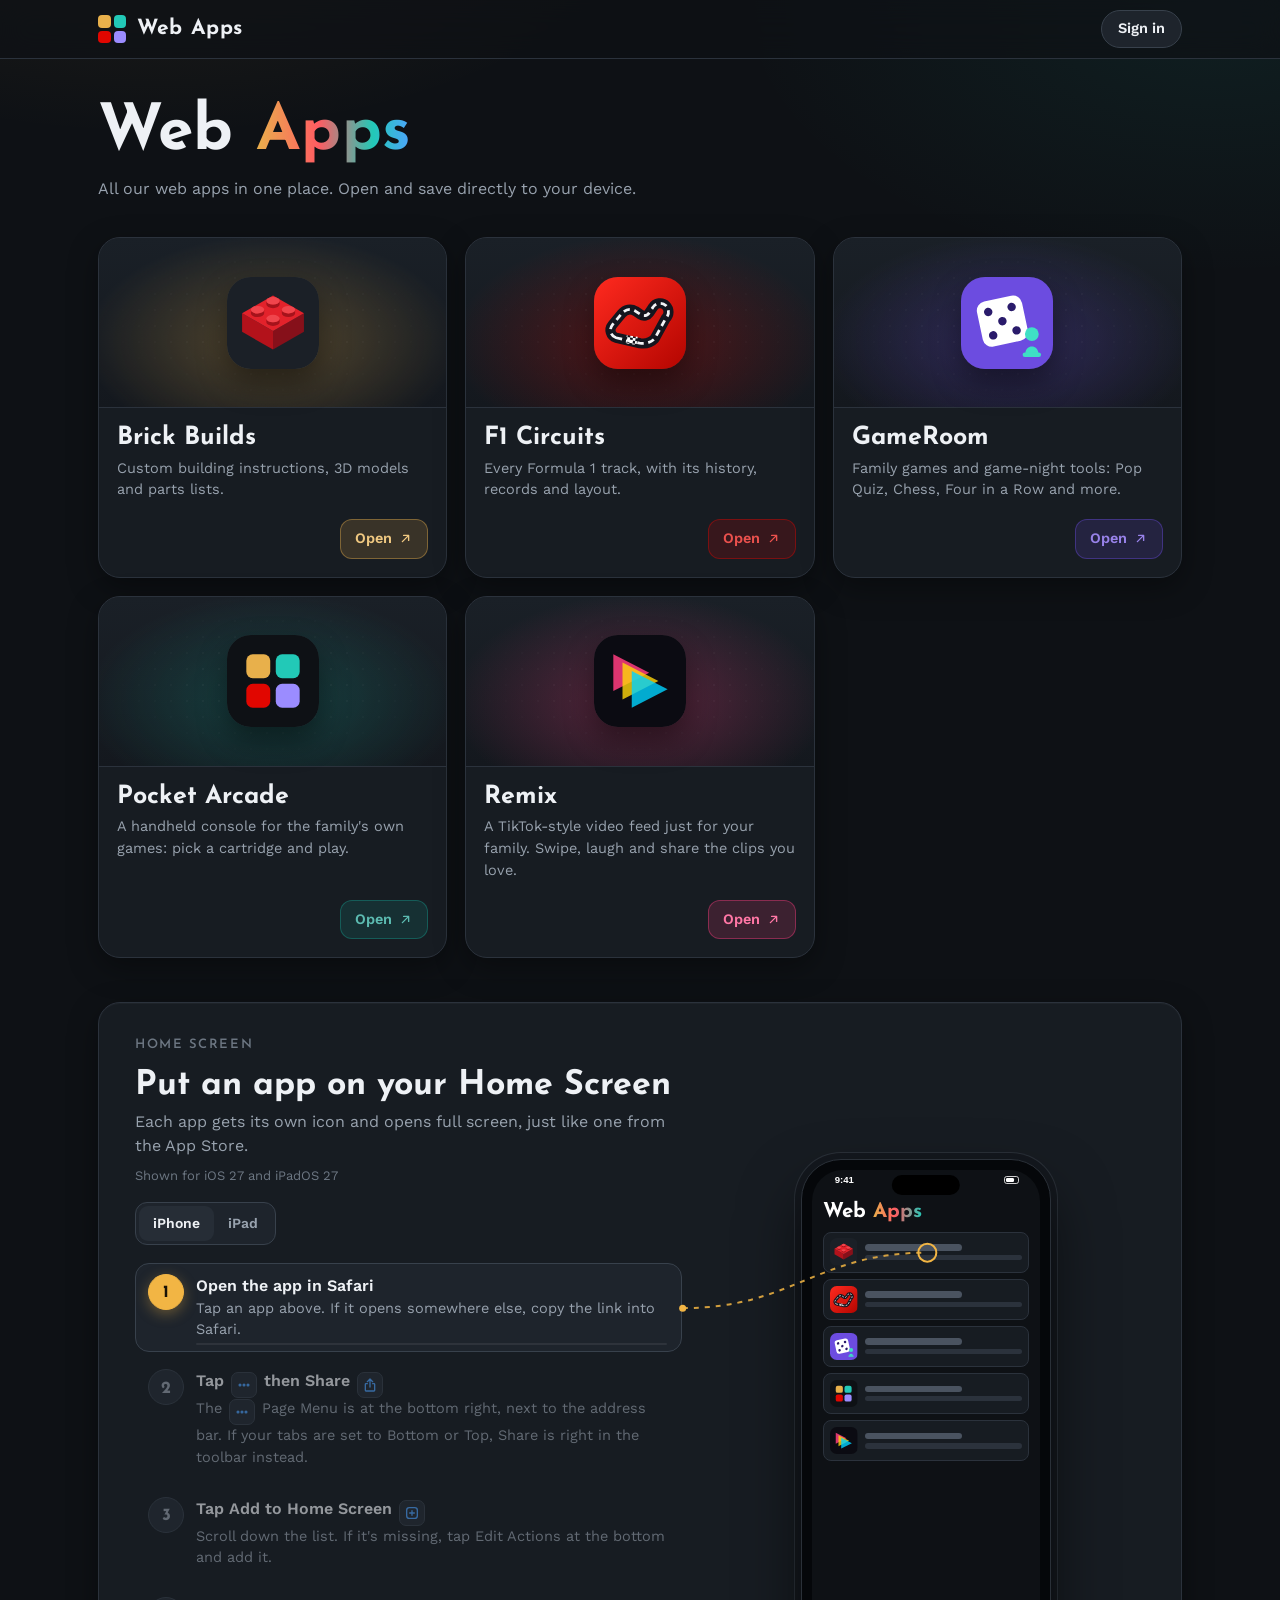
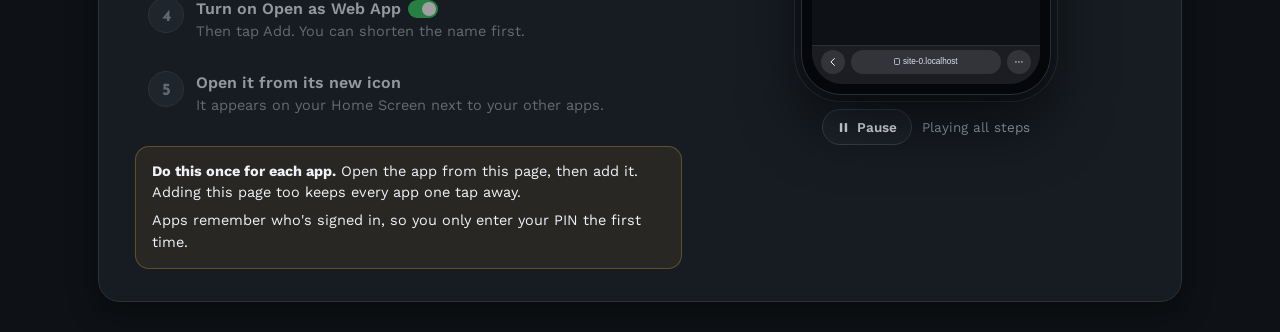
==== index.html @ 00193da6 "Web Apps home: add Pocket Arcade" ====
<!DOCTYPE html>
<html lang="en">
<head>
<meta charset="utf-8">
<meta name="viewport" content="width=device-width, initial-scale=1, viewport-fit=cover">
<title>Web Apps</title>
<meta name="theme-color" content="#0E1115">
<meta name="apple-mobile-web-app-capable" content="yes">
<meta name="mobile-web-app-capable" content="yes">
<meta name="apple-mobile-web-app-title" content="Web Apps">
<meta name="apple-mobile-web-app-status-bar-style" content="black-translucent">
<link rel="apple-touch-icon" href="[data-uri]">
<link rel="icon" href="[data-uri]">
<link rel="preconnect" href="https://fonts.googleapis.com">
<link rel="preconnect" href="https://fonts.gstatic.com" crossorigin>
<link href="https://fonts.googleapis.com/css2?family=Josefin+Sans:wght@600;700&family=Work+Sans:wght@400;500;600&display=swap" rel="stylesheet">
<script>
/* ===== Your apps =====
   One line per app. Paste each app's GitHub Pages link into url.
   To add another app later, copy a line and change the details. */
window.APPS=[
  {id:'brick', slug:'brick-builds', name:'Brick Builds', desc:'Custom building instructions, 3D models and parts lists.', url:'./brick-builds/', color:'#E8B04B',
   tagline:'Build it brick by brick.',
   about:'Step-by-step instructions, 3D models you can spin and parts lists for our own custom builds, from New York skyscrapers to a Magic Kingdom map. Your progress and Shopping List follow you to every device.',
   shots:[['screens/brick-1.jpg','Your collection, with your progress on every build.'],['screens/brick-2.jpg','Spin and zoom the finished model in 3D.'],['screens/brick-3.jpg','Each step outlines the new pieces in red.']],
   how:[['Pick a build','Choose from the collection. Each tile shows how far along you are.'],['Gather the parts','Check off what you have. Anything missing goes on your Shopping List.'],['Follow the steps','New bricks are outlined in red, and the parts for each step are listed beside the model.'],['Finish it','Tap Complete on the last step for a little celebration.']]},
  {id:'games', slug:'gameroom',     name:'GameRoom', soon:false,     desc:'Family games and game-night tools: Pop Quiz, Chess, Four in a Row and more.', url:'./gameroom/', color:'#6C4CE0',
   tagline:'Every game night, in one place.',
   about:'Games to play together, online from your own phones or passed around one phone, plus tools for the games on your table. Pop Quiz trivia, a Daily Quiz, Chess, Four in a Row, Eights, Prism, Five Letters and Deal, all under one account.',
   shots:[['screens/games-1.jpg','Your turns, today\'s quiz and recent games at a glance.'],['screens/games-2.jpg','Pick a game to play online, on one phone, or solo.'],['screens/games-3.jpg','Chess and other games pick up right where you left off.']],
   how:[['Pick a game','Open Play and choose Online, Local or Solo. Every game shows how many can play.'],['Play the daily','The yellow card on Home has today\'s quiz. Same questions for everyone, one go each.'],['Take your turn','Games with family wait for you. Your turn shows up on Home with a yellow button.'],['Grab a tool','Timers and score keepers for board games live under Tools. Recent ones show on Home.']]},
  {id:'remix', slug:'remix',        name:'Remix', soon:false,        desc:'A TikTok-style video feed just for your family. Swipe, laugh and share the clips you love.', url:'./remix/', color:'#FF3D7F', request:true,
   tagline:'Your family\'s own TikTok feed.',
   about:'All the fun of scrolling TikTok, shared with your family and friends. Paste a link to send a video to the whole family or just one kid, add a note, and it lands in their feed. Kids swipe, follow their favorite creators, save favorites and send videos to each other, and you can connect with friends\' families to share between households.',
   shots:[['screens/remix-1.jpg','A full-screen feed of the TikToks your family shares.'],['screens/remix-2.jpg','See every video you\'ve shared, and who\'s watched it.'],['screens/remix-3.jpg','Connect with friends\' families to swap videos.']],
   how:[['Request to join','Ask to join from your account. An admin approves new families.'],['Set up your family','Name your family and give each kid their own username.'],['Share a TikTok','Paste any TikTok link, pick who gets it and add a note.'],['Swipe and send','Kids scroll their feed, follow creators, save favorites and send videos back and forth.']]},
  {id:'arcade', slug:'arcade', name:'Pocket Arcade', desc:'A handheld console for the family\'s own games: pick a cartridge and play.', url:'./arcade/', color:'#169E8F',
   tagline:'Your games, in your pocket.',
   about:'Pocket Arcade looks and feels like a handheld game console. Pick a game cartridge from the shelf and play it with the on-screen D-pad and buttons, or switch to full screen and use the game\'s own touch controls. Choose your controller colour, from bright shells to see-through ones with the circuit board showing, and your settings follow you to every device.',
   shots:[['screens/arcade-1.jpg','Pick a game from your cartridge shelf.'],['screens/arcade-2.jpg','Play with the D-pad and buttons, like a real handheld.'],['screens/arcade-3.jpg','The Arcade menu: display, controller colour and your account.']],
   how:[['Sign in','Use your Web Apps account. The same username and password work everywhere.'],['Pick a cartridge','Move along the shelf with the D-pad and press A to play.'],['Play your way','Handheld mode shows the controller; full screen uses the game\'s own touch controls.'],['Make it yours','Open the Arcade menu with Start to change the controller colour, then quit back to the shelf.']]},
  {id:'f1',    name:'F1 Circuits',  desc:'Every Formula 1 track, with its history, records and layout.', url:'./f1-circuits/', color:'#E10600',
   tagline:'Every track, corner by corner.',
   about:'A guide to the Formula 1 calendar: each circuit\'s layout with every corner, its history, how the lap races and some trivia. No account needed.',
   shots:[['screens/f1-1.jpg','Lap length, corners and race distance at a glance.'],['screens/f1-2.jpg','Every corner, numbered and named.'],['screens/f1-3.jpg','What each lap asks of the car.']],
   how:[['Pick a circuit','Choose any track on the calendar.'],['Explore it','Switch between History, Layout, Racing and Trivia.'],['Read the lap','Follow the corners on the map and see what makes the track hard.']]}
];
APPS.sort((a,b)=>a.name.localeCompare(b.name));
/* slug: the app's name in the shared account system. Apps without one (F1 Circuits) don't need an account. */
</script>
<style>
:root{
  --bg:#0E1115; --s1:#171C22; --s2:#1E242C; --s3:#262D36; --line:#2B323C; --line2:#38414C;
  --ink:#EEF1F5; --muted:#98A2AE; --dim:#6D7783; --acc:#F2B544; --acc-ink:#1A1206;
  --display:"Josefin Sans","Futura","Century Gothic","Trebuchet MS",sans-serif;
  --body:"Work Sans","Segoe UI","Helvetica Neue",Arial,sans-serif;
  --r:18px; --shadow:0 1px 0 rgba(255,255,255,.03) inset,0 10px 30px rgba(0,0,0,.35);
  color-scheme:dark; box-sizing:border-box;
  padding-top:env(safe-area-inset-top,0px); padding-bottom:env(safe-area-inset-bottom,0px);
}
*,*::before,*::after{box-sizing:inherit}
html{background:var(--bg);-webkit-text-size-adjust:100%}
body{margin:0;min-height:100vh;color:var(--ink);font-family:var(--body);font-size:16px;line-height:1.5;
  background:radial-gradient(900px 480px at 12% -8%,rgba(232,176,75,.10),transparent 60%),radial-gradient(800px 460px at 95% 0%,rgba(34,201,183,.08),transparent 60%),var(--bg);overflow-x:clip}
a{color:inherit}
.wrap{max-width:1120px;margin:0 auto;padding:0 18px}
header.bar{border-bottom:1px solid var(--line);background:rgba(14,17,21,.72);backdrop-filter:blur(14px);-webkit-backdrop-filter:blur(14px);position:sticky;top:0;z-index:5}
header.bar .wrap{display:flex;align-items:center;gap:11px;height:58px}
.mark{width:28px;height:28px;display:grid;grid-template-columns:1fr 1fr;gap:3px}
.mark i{border-radius:4px;display:block}
.brand{font-family:var(--display);font-weight:700;font-size:21px;letter-spacing:.03em}
.hero{padding:42px 0 8px}
.hero h1{font-family:var(--display);font-weight:700;font-size:clamp(40px,7vw,64px);line-height:1;margin:0;letter-spacing:.01em}
.hero h1 em{font-style:normal;background:linear-gradient(90deg,#E8B04B,#FF5C62 40%,#22C9B7 75%,#4FA3FF);-webkit-background-clip:text;background-clip:text;color:transparent}
.hero p{color:var(--muted);margin:12px 0 0;max-width:56ch}
.grid{display:grid;grid-template-columns:repeat(auto-fill,minmax(290px,1fr));gap:18px;margin:28px 0 12px}
.app{--c:#E8B04B;display:flex;flex-direction:column;text-decoration:none;background:var(--s1);border:1px solid var(--line);border-radius:22px;overflow:hidden;box-shadow:var(--shadow);transition:transform .2s ease,border-color .2s,box-shadow .2s}
.app:hover{transform:translateY(-3px);border-color:color-mix(in srgb,var(--c) 55%,var(--line));box-shadow:0 18px 40px rgba(0,0,0,.45),0 0 0 1px color-mix(in srgb,var(--c) 25%,transparent)}
.app:focus-visible{outline:3px solid var(--c);outline-offset:3px}
.art{height:170px;display:grid;place-items:center;position:relative;background:radial-gradient(260px 150px at 50% 62%,color-mix(in srgb,var(--c) 30%,transparent),transparent 72%),linear-gradient(180deg,#1A2027,#14181E);border-bottom:1px solid var(--line)}
.art::after{content:"";position:absolute;inset:0;background-image:radial-gradient(rgba(255,255,255,.06) 1px,transparent 1.4px);background-size:16px 16px;mask-image:radial-gradient(closest-side,#000,transparent);-webkit-mask-image:radial-gradient(closest-side,#000,transparent)}
.icon{width:92px;height:92px;border-radius:24px;position:relative;z-index:1;box-shadow:0 14px 30px rgba(0,0,0,.45),0 0 0 1px rgba(255,255,255,.08) inset;overflow:hidden;transition:transform .25s ease}
.app:hover .icon{transform:scale(1.05) rotate(-2deg)}
.icon svg{width:100%;height:100%;display:block}
.tx{padding:16px 18px 18px;display:flex;flex-direction:column;gap:6px;flex:1}
.tx h2{font-family:var(--display);font-weight:700;font-size:25px;margin:0;line-height:1.1}
.tx p{margin:0;color:var(--muted);font-size:14.5px}
.foot{display:flex;align-items:center;gap:10px;margin-top:auto;padding-top:12px}
.host{font-size:12.5px;color:var(--dim);overflow:hidden;text-overflow:ellipsis;white-space:nowrap;min-width:0}
.open{margin-left:auto;flex:none;display:inline-flex;align-items:center;gap:6px;font-weight:600;font-size:14.5px;padding:8px 14px;border-radius:12px;background:color-mix(in srgb,var(--c) 16%,transparent);color:color-mix(in srgb,var(--c) 70%,#fff);border:1px solid color-mix(in srgb,var(--c) 40%,transparent)}
.open svg{width:15px;height:15px;stroke:currentColor;fill:none;stroke-width:2.2;stroke-linecap:round;stroke-linejoin:round}
.seclabel{font-family:var(--display);font-weight:600;font-size:13px;letter-spacing:.12em;text-transform:uppercase;color:var(--dim);margin:0 0 10px}
.howto{margin:44px 0 30px;display:grid;grid-template-columns:1fr;gap:26px;align-items:center;background:var(--s1);border:1px solid var(--line);border-radius:22px;padding:24px;box-shadow:var(--shadow)}
@media (min-width:860px){.howto{grid-template-columns:1.25fr 1fr;padding:32px 36px}}
.howto h2{font-family:var(--display);font-weight:700;font-size:clamp(26px,4vw,34px);margin:0 0 6px;line-height:1.1}
.howto .lead{color:var(--muted);margin:0 0 18px}
.seg{display:inline-flex;background:var(--s2);border:1px solid var(--line2);border-radius:12px;padding:3px;margin:0 0 18px}
.seg button{font:inherit;font-weight:600;font-size:14px;color:var(--muted);background:none;border:0;border-radius:9px;padding:7px 14px;cursor:pointer}
.seg button[aria-pressed="true"]{background:var(--s3);color:var(--ink)}
ol.steps{list-style:none;margin:0;padding:0;display:grid;gap:6px}
ol.steps li{margin:0}
.stepbtn{all:unset;box-sizing:border-box;cursor:pointer;display:grid;grid-template-columns:36px 1fr;gap:12px;align-items:start;width:100%;padding:10px 12px;border-radius:14px;border:1px solid transparent;position:relative;transition:background .2s,border-color .2s,opacity .2s;opacity:.58}
.stepbtn:hover{opacity:.9;background:rgba(255,255,255,.02)}
.stepbtn:focus-visible{outline:3px solid var(--acc);outline-offset:2px}
.stepbtn .n{width:36px;height:36px;border-radius:50%;display:grid;place-items:center;font-family:var(--display);font-weight:700;font-size:17px;padding-top:.18em;color:var(--muted);background:var(--s3);border:1px solid var(--line2);transition:background .2s,color .2s,box-shadow .2s}
.stepbtn b{display:inline-block;font-weight:600;font-size:16px;line-height:1.35}
.stepbtn span.d{display:block;color:var(--muted);font-size:14.5px}
li.on .stepbtn{opacity:1;background:var(--s2);border-color:var(--line2)}
li.on .stepbtn .n{color:var(--acc-ink);background:var(--acc);border-color:var(--acc);box-shadow:0 4px 14px rgba(242,181,68,.35)}
.stepbtn .bar{position:absolute;left:60px;right:14px;bottom:6px;height:2px;border-radius:2px;background:rgba(255,255,255,.07);overflow:hidden;opacity:0}
.stepbtn .bar i{display:block;height:100%;width:100%;background:var(--acc);transform-origin:left;transform:scaleX(0)}
.howto.auto li.on .stepbtn .bar{opacity:1}
.howto.auto li.on .stepbtn .bar i{animation:fill var(--d) linear forwards}
@keyframes fill{to{transform:scaleX(1)}}
.ios{display:inline-grid;place-items:center;width:26px;height:26px;border-radius:7px;background:var(--s3);border:1px solid var(--line2);vertical-align:-7px;margin:0 2px}
.ios svg{width:16px;height:16px;stroke:#4FA3FF;fill:none;stroke-width:2;stroke-linecap:round;stroke-linejoin:round}
.tog{display:inline-block;width:30px;height:18px;border-radius:99px;background:#34C759;position:relative;vertical-align:-4px;margin:0 2px}
.tog::after{content:"";position:absolute;right:2px;top:2px;width:14px;height:14px;border-radius:50%;background:#fff}
.tips{margin:18px 0 0;padding:14px 16px;border-radius:14px;background:rgba(242,181,68,.08);border:1px solid rgba(242,181,68,.28);font-size:14.5px;color:var(--ink)}
.tips p{margin:0}.tips p+p{margin-top:6px}
/* ---------- animated device demo ---------- */
.howto{position:relative}
.demo{display:grid;justify-items:center;gap:14px}
@media (max-width:859px){
  .howto{gap:0}
  .howto .copy{display:contents}
  .howto .copy>*{order:1}
  .howto .demo{order:2;margin:0 0 20px}
  .howto .seg{justify-self:start}
  .howto .steps,.howto .tips{order:3}
  .dev.iphone{width:min(220px,62vw)}
  .dev.ipad{width:min(300px,84vw)}
}
.wire{position:absolute;inset:0;width:100%;height:100%;pointer-events:none;overflow:visible;z-index:3;display:none}
@media (min-width:860px){.wire{display:block}}
.wire path{fill:none;stroke:var(--acc);stroke-width:2;stroke-dasharray:5 6;opacity:.85;animation:dash 1.2s linear infinite}
.wire .a{fill:var(--acc)}.wire .b{fill:none;stroke:var(--acc);stroke-width:2}
@keyframes dash{to{stroke-dashoffset:-22}}
.dev{--d:3800ms;position:relative;background:#05070A;border:1px solid #2A3038;box-shadow:0 30px 60px rgba(0,0,0,.55),0 0 0 6px #14181E,0 0 0 7px #2A3038;transition:width .35s ease,border-radius .35s ease}
.dev.iphone{width:250px;aspect-ratio:9/19.3;border-radius:40px;padding:10px}
.dev.ipad{width:min(340px,86vw);aspect-ratio:3/4;border-radius:28px;padding:14px}
.scr{position:relative;height:100%;overflow:hidden;background:#0E1115;container-type:size;font-family:-apple-system,"SF Pro Text","Helvetica Neue",Arial,sans-serif;color:#fff}
.iphone .scr{border-radius:31px}.ipad .scr{border-radius:16px}
.scene{position:absolute;inset:0;visibility:hidden}
.scene.on{visibility:visible}
.sb{position:absolute;left:0;right:0;top:0;height:9cqw;display:flex;align-items:center;justify-content:space-between;padding:0 9cqw 0 10cqw;font-size:4.2cqw;font-weight:600;z-index:6;color:#fff}
.ipad .sb{height:5cqw;font-size:2.8cqw;padding:0 4cqw}
.sb .isl{position:absolute;left:50%;top:2.4cqw;transform:translateX(-50%);width:30cqw;height:8.4cqw;border-radius:99px;background:#000}
.ipad .sb .isl{display:none}
.sb .bat{width:7cqw;height:3.4cqw;border:1.5px solid rgba(255,255,255,.8);border-radius:1.2cqw;position:relative}
.sb .bat::after{content:"";position:absolute;inset:1px;right:30%;background:#fff;border-radius:.6cqw}
.ipad .sb .bat{width:4.4cqw;height:2.2cqw}
/* mini web pages */
.pg{position:absolute;left:0;right:0;top:9cqw;bottom:21cqw;overflow:hidden;padding:4cqw 5cqw}
.ipad .pg{top:11.5cqw;bottom:0;padding:4cqw 5cqw}
.pg .h{font-family:var(--display);font-weight:700;font-size:9cqw;line-height:1;margin:1cqw 0 4cqw}
.ipad .pg .h{font-size:6cqw}
.pg .h em{font-style:normal;background:linear-gradient(90deg,#E8B04B,#FF5C62 45%,#22C9B7);-webkit-background-clip:text;background-clip:text;color:transparent}
.row{display:flex;align-items:center;gap:3cqw;background:#171C22;border:1px solid #2B323C;border-radius:3.5cqw;padding:2.6cqw;margin-bottom:2.6cqw}
.ipad .row{border-radius:2.4cqw;padding:2cqw;margin-bottom:2cqw;gap:2.4cqw}
.row .ic{width:12cqw;height:12cqw;border-radius:3cqw;overflow:hidden;flex:none}.ipad .row .ic{width:8cqw;height:8cqw;border-radius:2cqw}
.row .ic svg{width:100%;height:100%;display:block}
.row .ln{flex:1;display:grid;gap:1.6cqw}.row .ln i{display:block;height:2.4cqw;border-radius:2cqw;background:#2B323C}.row .ln i:first-child{width:62%;background:#4A5360;height:3cqw}
.ipad .row .ln i{height:1.6cqw}.ipad .row .ln i:first-child{height:2cqw}
.bbhead{display:flex;align-items:center;gap:2.4cqw;font-family:var(--display);font-weight:700;font-size:5cqw;margin:0 0 4cqw}.ipad .bbhead{font-size:3.4cqw}
.bbhead svg{width:7cqw;height:7cqw}.ipad .bbhead svg{width:5cqw;height:5cqw}
.bbtiles{display:grid;grid-template-columns:1fr 1fr;gap:3cqw}.ipad .bbtiles{grid-template-columns:repeat(3,1fr);gap:2cqw}
.bbtiles div{aspect-ratio:3/4;border-radius:3cqw;background:linear-gradient(180deg,#232a33,#171c22);border:1px solid #2B323C;position:relative;overflow:hidden}
.bbtiles div::before{content:"";position:absolute;left:28%;right:28%;top:14%;height:46%;border-radius:1.5cqw;background:var(--c,#8a93a0);opacity:.8}
.bbtiles div::after{content:"";position:absolute;left:10%;right:30%;bottom:12%;height:4%;border-radius:2cqw;background:#4A5360}
/* Safari chrome */
.tb{position:absolute;left:0;right:0;bottom:0;height:21cqw;background:rgba(28,30,36,.96);border-top:1px solid rgba(255,255,255,.08);z-index:5;padding:2.2cqw 4cqw 0}
.tb .addr{height:9.5cqw;border-radius:3cqw;background:rgba(255,255,255,.1);display:flex;align-items:center;justify-content:center;font-size:3.6cqw;color:#dfe3ea;gap:1.4cqw}
.tb .addr::before{content:"";width:2.4cqw;height:3cqw;border:1.2px solid #aeb4bf;border-radius:.6cqw}
.tb .btns{display:flex;justify-content:space-around;align-items:center;height:8.6cqw}
.tb .btns svg{width:5.6cqw;height:5.6cqw;stroke:#4FA3FF;fill:none;stroke-width:2;stroke-linecap:round;stroke-linejoin:round}
.ipad .tb{top:5cqw;bottom:auto;height:6.5cqw;padding:0 3cqw;display:flex;align-items:center;gap:3cqw;border-top:0;border-bottom:1px solid rgba(255,255,255,.08)}
.ipad .tb .addr{flex:1;height:4.6cqw;font-size:2.4cqw;border-radius:1.6cqw;order:1}
.ipad .tb .btns{height:auto;gap:3.2cqw;justify-content:flex-start;order:0}
.ipad .tb .btns.r{order:2}
.ipad .tb .btns svg{width:3.4cqw;height:3.4cqw}
.tb .btns.r{display:none}.ipad .tb .btns.r{display:flex}
.ipad .tb .btns .share-ph{display:none}
/* dim + sheets */
.dim{position:absolute;inset:0;background:rgba(0,0,0,.45);z-index:7;opacity:0}
.on .dim{animation:fadein var(--d) ease both}
@keyframes fadein{0%{opacity:0}12%,100%{opacity:1}}
.sheet{position:absolute;left:0;right:0;bottom:0;z-index:8;background:#1C1C1E;border-radius:6cqw 6cqw 0 0;overflow:hidden;box-shadow:0 -10px 30px rgba(0,0,0,.4)}
.ipad .sheet{left:auto;right:3cqw;bottom:auto;top:12cqw;width:56cqw;border-radius:3cqw}
.s3 .sheet{top:36cqh}
.ipad .s3 .sheet{height:66cqh}
.on .sheet{animation:up var(--d) cubic-bezier(.2,.8,.2,1) both}
.ipad .on .sheet{animation-name:pop}
@keyframes up{0%{transform:translateY(100%)}14%,100%{transform:translateY(0)}}
@keyframes pop{0%{opacity:0;transform:scale(.92)}12%,100%{opacity:1;transform:none}}
.grab{width:10cqw;height:1.3cqw;border-radius:2cqw;background:#48484A;margin:2.4cqw auto 0}.ipad .grab{display:none}
.shd{display:flex;align-items:center;gap:3cqw;padding:3.5cqw 5cqw;border-bottom:1px solid #2C2C2E}
.ipad .shd{padding:2.2cqw 3cqw;gap:2cqw}
.shd .ic{width:10cqw;height:10cqw;border-radius:2.4cqw;overflow:hidden;flex:none}.ipad .shd .ic{width:6cqw;height:6cqw;border-radius:1.4cqw}
.shd .ic svg{width:100%;height:100%;display:block}
.shd b{font-size:3.8cqw;display:block}.shd small{font-size:3cqw;color:#8E8E93}
.ipad .shd b{font-size:2.4cqw}.ipad .shd small{font-size:2cqw}
.apps{display:flex;gap:4cqw;padding:4cqw 5cqw;border-bottom:1px solid #2C2C2E}.ipad .apps{gap:2.6cqw;padding:2.6cqw 3cqw}
.apps i{width:13cqw;height:13cqw;border-radius:3.2cqw;background:var(--c)}.ipad .apps i{width:8cqw;height:8cqw;border-radius:2cqw}
.list{padding:3cqw 4cqw}.ipad .list{padding:2cqw 2.4cqw}
.s3 .on .list, .s3.on .list{animation:scroll var(--d) ease both}
@keyframes scroll{0%,22%{transform:translateY(0)}40%,100%{transform:translateY(-22cqw)}}
.ipad .s3.on .list{animation-name:scrollpad}
@keyframes scrollpad{0%,22%{transform:translateY(0)}40%,100%{transform:translateY(-10cqw)}}
.li{display:flex;align-items:center;justify-content:space-between;background:#2C2C2E;padding:0 4cqw;height:11cqw;font-size:3.8cqw;border-bottom:1px solid #3A3A3C}
.ipad .li{height:6.4cqw;font-size:2.4cqw;padding:0 2.4cqw}
.li:first-child{border-radius:3cqw 3cqw 0 0}.li:last-child{border-radius:0 0 3cqw 3cqw;border-bottom:0}
.ipad .li:first-child{border-radius:1.8cqw 1.8cqw 0 0}.ipad .li:last-child{border-radius:0 0 1.8cqw 1.8cqw}
.li svg{width:5cqw;height:5cqw;stroke:#fff;fill:none;stroke-width:1.8;stroke-linecap:round;stroke-linejoin:round}.ipad .li svg{width:3.2cqw;height:3.2cqw}
.grp{margin-bottom:3cqw}.ipad .grp{margin-bottom:2cqw}
.hit{animation:hit var(--d) ease both}
@keyframes hit{0%,56%{background:#2C2C2E}62%,74%{background:#48484A}82%,100%{background:#2C2C2E}}
.s4 .sheet{top:7cqh;background:#1C1C1E}
.ipad .s4 .sheet{left:12cqw;right:12cqw;width:auto;top:18cqh;height:auto}
.nav4{display:flex;justify-content:space-between;align-items:center;padding:4.4cqw 5cqw;font-size:3.8cqw}
.ipad .nav4{padding:2.6cqw 3cqw;font-size:2.5cqw}
.nav4 span{color:#4FA3FF}.nav4 b{font-weight:600}
.nav4 .addbtn{font-weight:700;border-radius:2cqw;padding:.6cqw 1.6cqw;margin:-.6cqw -1.6cqw}
.on .addbtn{animation:addhit var(--d) ease both}
@keyframes addhit{0%,56%{background:transparent}62%,74%{background:rgba(79,163,255,.22)}82%,100%{background:transparent}}
.card4{margin:2cqw 5cqw;background:#2C2C2E;border-radius:3cqw;padding:4cqw;display:flex;gap:4cqw;align-items:center}
.ipad .card4{margin:1.2cqw 3cqw;border-radius:1.8cqw;padding:2.4cqw;gap:2.4cqw}
.card4 .ic{width:16cqw;height:16cqw;border-radius:3.8cqw;overflow:hidden;flex:none}.ipad .card4 .ic{width:10cqw;height:10cqw;border-radius:2.4cqw}
.card4 .ic svg{width:100%;height:100%;display:block}
.card4 .f{flex:1;min-width:0}.card4 .f b{display:block;font-size:4.2cqw;font-weight:500;border-bottom:1px solid #48484A;padding-bottom:2cqw;margin-bottom:2cqw}
.card4 .f small{font-size:3cqw;color:#8E8E93;white-space:nowrap;overflow:hidden;text-overflow:ellipsis;display:block}
.ipad .card4 .f b{font-size:2.6cqw;padding-bottom:1.2cqw;margin-bottom:1.2cqw}.ipad .card4 .f small{font-size:2cqw}
.row4{margin:3cqw 5cqw;background:#2C2C2E;border-radius:3cqw;padding:3.4cqw 4cqw;display:flex;justify-content:space-between;align-items:center;font-size:3.8cqw}
.ipad .row4{margin:1.8cqw 3cqw 3cqw;border-radius:1.8cqw;padding:2cqw 2.4cqw;font-size:2.4cqw}
.sw4{width:11cqw;height:6.6cqw;border-radius:99px;background:#34C759;position:relative}.sw4::after{content:"";position:absolute;right:.6cqw;top:.6cqw;width:5.4cqw;height:5.4cqw;border-radius:50%;background:#fff}
.ipad .sw4{width:7cqw;height:4.2cqw}.ipad .sw4::after{width:3.4cqw;height:3.4cqw;right:.4cqw;top:.4cqw}
.note4{margin:0 6cqw;font-size:3cqw;color:#8E8E93}.ipad .note4{margin:0 3.4cqw 3cqw;font-size:2cqw}
/* home screen */
.wall{position:absolute;inset:0;background:linear-gradient(160deg,#1B2A44 0%,#3A2447 55%,#57283A 100%)}
.hgrid{position:absolute;left:5cqw;right:5cqw;top:15cqw;display:grid;grid-template-columns:repeat(4,1fr);gap:6cqw 3cqw;justify-items:center}
.ipad .hgrid{grid-template-columns:repeat(5,1fr);left:8cqw;right:8cqw;top:12cqw;gap:5cqw 3cqw}
.hi{display:grid;justify-items:center;gap:1.6cqw;width:100%;position:relative}
.hi .ic{width:16cqw;height:16cqw;border-radius:4cqw;overflow:hidden;box-shadow:0 1.4cqw 3cqw rgba(0,0,0,.35)}
.ipad .hi .ic{width:11cqw;height:11cqw;border-radius:2.6cqw}
.hi .ic svg{width:100%;height:100%;display:block}
.hi small{font-size:3cqw;color:#fff;text-shadow:0 1px 2px rgba(0,0,0,.6);white-space:nowrap;max-width:100%;overflow:hidden;text-overflow:ellipsis}
.ipad .hi small{font-size:2cqw}
.hi.ghost .ic{background:rgba(255,255,255,.16);box-shadow:none}
.on .hi.newapp{animation:newapp var(--d) cubic-bezier(.3,1.5,.5,1) both}
@keyframes newapp{0%,8%{transform:scale(0);opacity:0}24%,100%{transform:scale(1);opacity:1}}
.on .hi.newapp .ic{animation:press var(--d) ease both}
@keyframes press{0%,58%{transform:scale(1)}64%,72%{transform:scale(.88)}82%,100%{transform:scale(1)}}
.dock{position:absolute;left:4cqw;right:4cqw;bottom:4cqw;height:24cqw;border-radius:8cqw;background:rgba(255,255,255,.14);display:flex;justify-content:space-around;align-items:center}
.dock i{width:16cqw;height:16cqw;border-radius:4cqw;background:rgba(255,255,255,.2)}
.ipad .dock{left:22cqw;right:22cqw;height:14cqw;border-radius:4.4cqw;bottom:3cqw}.ipad .dock i{width:10cqw;height:10cqw;border-radius:2.6cqw}
/* tap ring */
.hot{position:absolute;width:0;height:0;z-index:20}
.tap{position:absolute;left:-5.5cqw;top:-5.5cqw;width:11cqw;height:11cqw;border-radius:50%;background:rgba(255,255,255,.35);border:2px solid rgba(255,255,255,.95);box-shadow:0 0 0 4px rgba(242,181,68,.35);opacity:0}
.ipad .tap{left:-4cqw;top:-4cqw;width:8cqw;height:8cqw}
.on .tap{animation:tap var(--d) ease both}
@keyframes tap{0%,48%{opacity:0;transform:scale(1.5)}56%{opacity:1;transform:scale(1)}66%{transform:scale(.78)}74%{opacity:1;transform:scale(1)}86%,100%{opacity:0;transform:scale(1.25)}}
.on .row.hitrow{animation:rowhit var(--d) ease both}
@keyframes rowhit{0%,56%{background:#171C22}62%,74%{background:#262D36}82%,100%{background:#171C22}}
.on .sharebtn{animation:sharehit var(--d) ease both;border-radius:1.6cqw}
@keyframes sharehit{0%,56%{background:transparent}62%,74%{background:rgba(79,163,255,.25)}82%,100%{background:transparent}}
.scene.measure *{animation:none!important}
.scene.measure .pmenu{opacity:1;transform:none}
.ver{margin:-10px 0 16px;font-size:13px;color:var(--dim)}
/* iOS 27 compact Safari bar on iPhone: back, address, Page Menu */
.iphone .tb{height:17cqw;display:flex;align-items:center;gap:2.6cqw;padding:0 4cqw 3cqw}
.iphone .tb .addr{flex:1;height:10.5cqw;border-radius:99px}
.iphone .tb .btns{display:none}
.cb{width:10.5cqw;height:10.5cqw;border-radius:50%;display:grid;place-items:center;background:rgba(255,255,255,.1);flex:none}
.cb svg{width:5.2cqw;height:5.2cqw;stroke:#fff;fill:none;stroke-width:2;stroke-linecap:round;stroke-linejoin:round}
.cmore svg circle{fill:#fff;stroke:none}
.ipad .cb{display:none}
.iphone .pg{bottom:17cqw}
.pmenu{position:absolute;right:3cqw;bottom:16cqw;width:58cqw;background:rgba(44,44,46,.97);border-radius:5cqw;padding:1.4cqw;box-shadow:0 2cqw 8cqw rgba(0,0,0,.5);transform-origin:90% 100%;opacity:0;transform:scale(.6)}
.on .pmenu{animation:pmenu var(--d) cubic-bezier(.2,.9,.3,1.1) both}
@keyframes pmenu{0%,30%{opacity:0;transform:scale(.6)}40%,100%{opacity:1;transform:none}}
.pmi{display:flex;align-items:center;justify-content:space-between;padding:0 3cqw;height:9.4cqw;font-size:3.7cqw;border-radius:3cqw}
.pmi svg{width:4.6cqw;height:4.6cqw;stroke:#fff;fill:none;stroke-width:1.8;stroke-linecap:round;stroke-linejoin:round}
.on .pshare{animation:hit var(--d) ease both}
.on .morehit{animation:morehit var(--d) ease both}
@keyframes morehit{0%,14%{background:rgba(255,255,255,.1)}20%,30%{background:rgba(255,255,255,.3)}38%,100%{background:rgba(255,255,255,.1)}}
.hot.pre[hidden]{display:none}
.on .tap1{animation:tap1 var(--d) ease both}
@keyframes tap1{0%,8%{opacity:0;transform:scale(1.5)}15%{opacity:1;transform:scale(1)}22%{transform:scale(.78)}28%{opacity:1;transform:scale(1)}36%,100%{opacity:0;transform:scale(1.25)}}
.ipad .tb .btns.r{display:flex}
.scene.measure .list{transform:translateY(-22cqw)}.ipad .scene.measure .list{transform:translateY(-10cqw)}
.democtl{display:flex;align-items:center;gap:10px;font-size:13.5px;color:var(--muted)}
.democtl button{font:inherit;font-weight:600;font-size:13.5px;color:var(--ink);background:var(--s2);border:1px solid var(--line2);border-radius:999px;padding:7px 14px;cursor:pointer;display:inline-flex;align-items:center;gap:7px}
.democtl button svg{width:13px;height:13px;fill:currentColor}
@media (prefers-reduced-motion:reduce){.on .tap{animation:none;opacity:1}.wire path{animation:none}}
footer{color:var(--dim);font-size:13.5px;padding:10px 0 50px;text-align:center}
.toast{position:fixed;left:50%;bottom:calc(24px + env(safe-area-inset-bottom,0px));transform:translate(-50%,20px);opacity:0;pointer-events:none;background:#EEF1F5;color:#12151a;padding:11px 16px;border-radius:12px;font-weight:600;font-size:14.5px;box-shadow:0 10px 30px rgba(0,0,0,.4);transition:opacity .2s,transform .2s;max-width:calc(100% - 36px);text-align:center;z-index:20}
.toast.on{opacity:1;transform:translate(-50%,0)}

/* ---------- accounts ---------- */
header.bar .wrap{justify-content:flex-start}
.me{margin-left:auto;display:flex;align-items:center;gap:8px;background:none;border:2px solid transparent;border-radius:999px;padding:2px;color:var(--ink);font:inherit;font-weight:600;font-size:14.5px;cursor:pointer}
.me:hover{border-color:var(--line2)}.me[aria-current="page"]{border-color:var(--acc)}
.me .lbl{padding:0 14px}
.me.out{height:38px;background:var(--s2);border:1px solid var(--line2)}
.me.out:hover{border-color:var(--muted)}
.wa-av{--h:#E8B04B;display:inline-grid;place-items:center;width:34px;height:34px;border-radius:50%;background:var(--h);color:#14110b;font-family:var(--display);font-weight:700;font-size:15px;padding-top:.2em;line-height:1;overflow:hidden;flex:none;box-shadow:0 0 0 1px rgba(255,255,255,.08) inset}
.wa-av img{width:100%;height:100%;object-fit:cover;display:block}
.wa-av:has(img){padding-top:0}
.wa-anon{background:var(--s3);color:var(--muted);padding-top:0}.wa-anon svg{width:58%;height:58%;fill:currentColor}
.wa-av.sm{width:40px;height:40px;font-size:17px}.wa-av.lg{width:84px;height:84px;font-size:34px}
.dlg{position:fixed;inset:0;z-index:40;background:rgba(5,7,10,.6);backdrop-filter:blur(6px);-webkit-backdrop-filter:blur(6px);display:grid;place-items:center;padding:18px}
.dlg[hidden]{display:none}
.dlgbox{width:min(420px,100%);background:var(--s1);border:1px solid var(--line2);border-radius:22px;padding:24px;box-shadow:0 30px 70px rgba(0,0,0,.6);display:grid;gap:14px;max-height:calc(100dvh - 36px);overflow:auto}
.dlgbox h2{font-family:var(--display);font-weight:700;font-size:26px;margin:0}
.dlgbox p{margin:0;color:var(--muted);font-size:14.5px}
.fld{display:grid;gap:6px;font-weight:600;font-size:14px;color:var(--muted)}
.fld input{font:inherit;font-size:16px;font-weight:500;color:var(--ink);background:var(--s2);border:1px solid var(--line2);border-radius:12px;padding:11px 13px;width:100%}
.fld input:focus{outline:none;border-color:var(--acc);box-shadow:0 0 0 3px rgba(242,181,68,.25)}
.btn{font:inherit;font-weight:700;font-size:15px;border-radius:12px;padding:11px 16px;border:1px solid var(--line2);background:var(--s2);color:var(--ink);cursor:pointer}
.btn:hover{border-color:var(--muted)}
.btn.pri{background:var(--acc);border-color:var(--acc);color:var(--acc-ink)}
.btn.wide{width:100%}
.btn.danger{color:#FF6B6B;border-color:rgba(255,107,107,.5);background:transparent}
.btn.danger.armed{background:#FF6B6B;color:#1a0505}
.btn:disabled{opacity:.55;cursor:default}
.link{background:none;border:0;padding:0;color:var(--muted);font:inherit;font-size:14px;text-decoration:underline;text-underline-offset:3px;cursor:pointer;justify-self:start}
.err{color:#FF6B6B;font-size:14px;margin:0}.err:empty{display:none}
.okmsg{color:#4ED08E;font-size:14px;margin:0}.okmsg:empty{display:none}
.note{font-size:13px;color:var(--dim)}
/* account page */
.acct{padding:28px 18px 60px}
.acct[hidden]{display:none}
.backrow{display:flex;align-items:center;gap:12px;margin-bottom:18px}
.backrow h1{font-family:var(--display);font-weight:700;font-size:clamp(30px,5vw,40px);margin:0}
.round{width:42px;height:42px;border-radius:50%;display:grid;place-items:center;background:var(--s2);border:1px solid var(--line2);color:var(--ink);cursor:pointer;flex:none}
.round svg{width:18px;height:18px;stroke:currentColor;fill:none;stroke-width:2.4;stroke-linecap:round;stroke-linejoin:round}
.acgrid{display:grid;gap:18px;max-width:760px}
.card{background:var(--s1);border:1px solid var(--line);border-radius:20px;padding:20px;box-shadow:var(--shadow)}
.prof{display:flex;align-items:center;gap:18px}
.prof h2{font-family:var(--display);font-weight:700;font-size:28px;margin:0;overflow-wrap:anywhere}
.prof .sub{color:var(--muted);font-size:14.5px;margin-top:4px}
.badge{display:inline-block;font-size:11px;font-weight:800;letter-spacing:.1em;padding:3px 9px;border-radius:99px;background:rgba(242,181,68,.16);color:var(--acc);margin-left:6px;vertical-align:2px}
.avwrap{position:relative;cursor:pointer;flex:none;display:inline-flex}
.avwrap .plus{position:absolute;right:-2px;bottom:-2px;width:28px;height:28px;border-radius:50%;background:var(--acc);color:var(--acc-ink);display:grid;place-items:center;font-weight:800;font-size:19px;line-height:1;border:3px solid var(--s1)}
.avwrap input{position:absolute;width:1px;height:1px;opacity:0}
.avwrap:focus-within .wa-av{outline:3px solid var(--acc);outline-offset:2px}
.seclabel{font-family:var(--display);font-weight:600;font-size:13px;letter-spacing:.12em;text-transform:uppercase;color:var(--dim);margin:0 0 12px}
.rows{display:grid;gap:10px}
.arow{display:flex;align-items:center;gap:12px;padding:12px 14px;background:var(--s2);border:1px solid var(--line);border-radius:14px;min-height:56px}
.arow .ic{width:40px;height:40px;border-radius:11px;overflow:hidden;flex:none}.arow .ic svg{width:100%;height:100%;display:block}
.arow .nm{font-weight:600;font-size:15.5px}.arow .nm small{display:block;color:var(--muted);font-weight:500;font-size:13px;margin-top:2px}
.arow .end{margin-left:auto;display:flex;gap:8px;align-items:center;flex-wrap:wrap;justify-content:flex-end}
.chip{font-size:12.5px;font-weight:700;padding:5px 11px;border-radius:99px;white-space:nowrap}
.chip.on{background:rgba(78,208,142,.15);color:#4ED08E}.chip.wait{background:rgba(242,181,68,.15);color:var(--acc)}.chip.adm{background:rgba(155,140,255,.18);color:#B8ADFF}
.btn.sm{padding:7px 12px;font-size:13.5px;border-radius:10px}
.form2{display:grid;gap:12px}
.toggle{display:flex;align-items:center;gap:12px;justify-content:space-between;font-weight:600}
.toggle input{appearance:none;-webkit-appearance:none;width:46px;height:28px;border-radius:99px;background:var(--s3);border:1px solid var(--line2);position:relative;cursor:pointer;flex:none;transition:background .15s}
.toggle input::after{content:"";position:absolute;left:3px;top:3px;width:20px;height:20px;border-radius:50%;background:#fff;transition:transform .15s}
.toggle input:checked{background:#4ED08E;border-color:#4ED08E}.toggle input:checked::after{transform:translateX(18px)}
.person{display:grid;gap:10px}
.person .acts{display:flex;gap:8px;flex-wrap:wrap}
.app .stat{font-size:12.5px;font-weight:700;margin-right:auto}
.app .stat.on{color:#4ED08E}.app .stat.wait{color:var(--acc)}
.joinbtn{font:inherit;font-weight:700;font-size:13.5px;padding:7px 12px;border-radius:10px;border:1px solid var(--line2);background:var(--s2);color:var(--ink);cursor:pointer;margin-right:auto}
.joinbtn:hover{border-color:var(--muted)}

/* ---------- app detail pages ---------- */
.soonchip{font-size:12.5px;font-weight:700;padding:6px 12px;border-radius:99px;background:var(--s3);color:var(--muted);margin-left:auto}
.pp{--c:#E8B04B;position:fixed;inset:0;z-index:30;overflow-y:auto;overscroll-behavior:contain;background:radial-gradient(900px 520px at 50% -10%,color-mix(in srgb,var(--c) 26%,transparent),transparent 70%),var(--bg);padding:env(safe-area-inset-top,0px) 0 env(safe-area-inset-bottom,0px)}
.pp[hidden]{display:none}
.pp .x{position:sticky;top:12px;margin:12px 16px 0 auto;display:grid;place-items:center;width:42px;height:42px;border-radius:50%;background:rgba(30,36,44,.85);border:1px solid var(--line2);color:var(--ink);cursor:pointer;z-index:2;backdrop-filter:blur(8px);-webkit-backdrop-filter:blur(8px)}
.pp .x svg{width:16px;height:16px;stroke:currentColor;stroke-width:2.6;stroke-linecap:round}
.pp .in{max-width:980px;margin:-30px auto 0;padding:0 20px 70px}
.pp .hero{text-align:center;display:grid;justify-items:center;gap:12px;padding:10px 0 26px}
.pp .hero .ico{width:104px;height:104px;border-radius:26px;overflow:hidden;box-shadow:0 20px 50px rgba(0,0,0,.5),0 0 0 1px rgba(255,255,255,.08) inset}
.pp .hero .ico svg{width:100%;height:100%;display:block}
.pp .hero .nm{font-family:var(--display);font-weight:700;font-size:20px;color:var(--muted);letter-spacing:.02em;margin-top:6px}
.pp .hero h2{font-family:var(--display);font-weight:700;font-size:clamp(36px,7.5vw,68px);line-height:1.02;margin:0;max-width:16ch;background:linear-gradient(180deg,#fff 20%,color-mix(in srgb,var(--c) 80%,#fff));-webkit-background-clip:text;background-clip:text;color:transparent}
.pp .cta{display:flex;gap:10px;flex-wrap:wrap;justify-content:center;margin-top:8px}
.pp .cta .btn{padding:12px 22px;border-radius:999px;font-size:16px}
.pp .cta .btn.pri{background:var(--c);border-color:var(--c);color:#0b0f13}
.pp .cta .st{align-self:center;font-weight:700;font-size:14px}
.pp .shots{display:flex;gap:18px;overflow-x:auto;scroll-snap-type:x mandatory;padding:10px 20px 18px;margin:0 -20px;scrollbar-width:none}
.pp .shots::-webkit-scrollbar{display:none}
.pp figure{margin:0;flex:none;width:min(250px,68vw);scroll-snap-align:center;display:grid;gap:12px}
.pp .phone{border-radius:34px;padding:8px;background:#05070A;border:1px solid #2A3038;box-shadow:0 24px 50px rgba(0,0,0,.5),0 0 0 5px #14181E,0 0 0 6px #2A3038}
.pp .phone img{display:block;width:100%;aspect-ratio:390/844;object-fit:cover;border-radius:26px;background:#14181E}
.pp figcaption{font-size:14.5px;color:var(--muted);text-align:center;line-height:1.4;padding:0 6px}
.pp .dots{display:flex;gap:7px;justify-content:center;margin:-4px 0 24px}
.pp .dots i{width:7px;height:7px;border-radius:50%;background:var(--line2)}.pp .dots i.on{background:var(--c)}
@media (min-width:860px){.pp .shots{justify-content:center;overflow:visible}.pp .dots{display:none}}
.pp section{margin-top:34px}
.pp .lbl{font-family:var(--display);font-weight:600;font-size:13px;letter-spacing:.14em;text-transform:uppercase;color:var(--c);margin:0 0 10px}
.pp .about{font-size:clamp(19px,2.6vw,24px);line-height:1.45;margin:0;max-width:40ch;color:var(--ink)}
.pp .how{display:grid;gap:14px;grid-template-columns:repeat(auto-fit,minmax(210px,1fr));counter-reset:h}
.pp .how div{background:var(--s1);border:1px solid var(--line);border-radius:20px;padding:18px;counter-increment:h}
.pp .how div::before{content:counter(h);display:grid;place-items:center;width:34px;height:34px;border-radius:50%;background:var(--c);color:#0b0f13;font-family:var(--display);font-weight:700;padding-top:.18em;margin-bottom:12px}
.pp .how b{display:block;font-size:17px;margin-bottom:6px}.pp .how span{color:var(--muted);font-size:15px;line-height:1.45}
.pp .end{text-align:center;margin-top:40px;display:grid;justify-items:center;gap:10px}
body.ppopen{overflow:hidden}
@media (prefers-reduced-motion:no-preference){.pp:not([hidden]) .in{animation:ppin .35s ease both}@keyframes ppin{from{opacity:0;transform:translateY(24px)}to{opacity:1;transform:none}}}
</style>
<script src="shared/config.js"></script>
<script src="shared/vendor/supabase.js"></script>
<script src="shared/account.js"></script>
</head>
<body>
<header class="bar"><div class="wrap">
  <span class="mark" aria-hidden="true"><i style="background:#E8B04B"></i><i style="background:#22C9B7"></i><i style="background:#E10600"></i><i style="background:#9B8CFF"></i></span>
  <span class="brand">Web Apps</span>
  <button class="me" id="meBtn" aria-label="Sign in" data-a="me"></button>
</div></header>
<main class="wrap" id="home">
  <section class="hero"><h1>Web <em>Apps</em></h1><p>All our web apps in one place. Open and save directly to your device.</p></section>
  <section class="grid" id="grid" aria-label="Apps"></section>
  <section class="howto" aria-labelledby="howtoH" id="howto">
    <div class="copy">
      <p class="seclabel">Home Screen</p>
      <h2 id="howtoH">Put an app on your Home Screen</h2>
      <p class="lead">Each app gets its own icon and opens full screen, just like one from the App Store.</p>
      <p class="ver">Shown for iOS 27 and iPadOS 27</p>
      <div class="seg" role="group" aria-label="Device"><button data-dev="iphone" aria-pressed="true">iPhone</button><button data-dev="ipad" aria-pressed="false">iPad</button></div>
      <ol class="steps" id="steps"></ol>
      <div class="tips"><p><b>Do this once for each app.</b> Open the app from this page, then add it. Adding this page too keeps every app one tap away.</p>
        <p>Apps remember who's signed in, so you only enter your PIN the first time.</p></div>
    </div>
    <div class="demo">
      <div class="dev iphone" id="dev" aria-hidden="true"><div class="scr" id="scr"></div></div>
      <div class="democtl" id="democtl"></div>
    </div>
    <svg class="wire" id="wire" aria-hidden="true"></svg>
  </section>
</main>
<section class="wrap acct" id="acct" hidden></section>
<div class="pp" id="pp" hidden role="dialog" aria-modal="true" aria-labelledby="ppT"></div>
<div class="dlg" id="dlg" hidden><div class="dlgbox" role="dialog" aria-modal="true" aria-labelledby="dlgT"></div></div>
<div class="toast" id="toast" role="status" aria-live="polite"></div>
<script>
const ICONS={
  remix:`<svg viewBox="0 0 100 100"><rect width="100" height="100" fill="#0B0B12"/>
    <path d="M21 21 L60 41 L21 61 Z" fill="#FF3D7F" opacity=".85"/><path d="M31 30 L70 50 L31 70 Z" fill="#FFD60A" opacity=".8"/><path d="M41 39 L80 59 L41 79 Z" fill="#00D4FF" opacity=".8"/></svg>`,
  brick:`<svg viewBox="0 0 100 100"><rect width="100" height="100" fill="#1B2027"/><g transform="translate(8 10) scale(.84)"><polygon points="10.0,35.0 50.0,58.0 50.0,82.0 10.0,59.0" fill="#B3121B"/><polygon points="50.0,58.0 90.0,35.0 90.0,59.0 50.0,82.0" fill="#86101A"/><polygon points="50.0,12.0 90.0,35.0 50.0,58.0 10.0,35.0" fill="#E3222B"/><path d="M41.4,23.5 v-4.6 a8.6,4.9 0 0 0 17.2,0 v4.6 a8.6,4.9 0 0 1 -17.2,0z" fill="#A5131B"/><ellipse cx="50.0" cy="18.9" rx="8.6" ry="4.9" fill="#F0454C"/><path d="M21.4,35.0 v-4.6 a8.6,4.9 0 0 0 17.2,0 v4.6 a8.6,4.9 0 0 1 -17.2,0z" fill="#A5131B"/><ellipse cx="30.0" cy="30.4" rx="8.6" ry="4.9" fill="#F0454C"/><path d="M61.4,35.0 v-4.6 a8.6,4.9 0 0 0 17.2,0 v4.6 a8.6,4.9 0 0 1 -17.2,0z" fill="#A5131B"/><ellipse cx="70.0" cy="30.4" rx="8.6" ry="4.9" fill="#F0454C"/><path d="M41.4,46.5 v-4.6 a8.6,4.9 0 0 0 17.2,0 v4.6 a8.6,4.9 0 0 1 -17.2,0z" fill="#A5131B"/><ellipse cx="50.0" cy="41.9" rx="8.6" ry="4.9" fill="#F0454C"/></g></svg>`,
  games:`<svg viewBox="0 0 100 100"><rect width="100" height="100" fill="#6C4CE0"/><g transform="rotate(-12 45 48)"><rect x="20" y="23" width="50" height="50" rx="10" fill="#fff"/>
    <circle cx="32" cy="35" r="4.6" fill="#2A1B6B"/><circle cx="58" cy="35" r="4.6" fill="#2A1B6B"/><circle cx="45" cy="48" r="4.6" fill="#2A1B6B"/><circle cx="32" cy="61" r="4.6" fill="#2A1B6B"/><circle cx="58" cy="61" r="4.6" fill="#2A1B6B"/></g>
    <circle cx="77" cy="62" r="7.5" fill="#3FE0C5"/><path d="M70 83 C70 73 84 73 84 83 Z" fill="#3FE0C5"/><rect x="67" y="82" width="20" height="5" rx="2.5" fill="#3FE0C5"/></svg>`,
  f1:`<svg viewBox="0 0 100 100"><defs><linearGradient id="gf" x1="0" y1="0" x2="1" y2="1"><stop offset="0" stop-color="#FF2A1F"/><stop offset="1" stop-color="#B30500"/></linearGradient><pattern id="chk" width="6" height="6" patternUnits="userSpaceOnUse"><rect width="3" height="3" fill="#fff"/><rect x="3" y="3" width="3" height="3" fill="#fff"/></pattern></defs>
    <rect width="100" height="100" fill="url(#gf)"/>
    <path d="M24 66c-6-2-8-9-4-14l10-12c4-5 10-6 15-3l6 4c3 2 7 1 9-2l4-6c3-5 10-6 14-2 4 4 4 10 0 14L66 67c-4 4-10 6-16 5z" fill="none" stroke="#15151E" stroke-width="11" stroke-linejoin="round"/>
    <path d="M24 66c-6-2-8-9-4-14l10-12c4-5 10-6 15-3l6 4c3 2 7 1 9-2l4-6c3-5 10-6 14-2 4 4 4 10 0 14L66 67c-4 4-10 6-16 5z" fill="none" stroke="#F3F3F6" stroke-width="3" stroke-linejoin="round" stroke-dasharray="7 5"/>
    <rect x="35" y="64" width="12" height="9" fill="url(#chk)" transform="rotate(8 41 68)"/></svg>`,
  home:`<svg viewBox="0 0 100 100"><rect width="100" height="100" fill="#0E1115"/><rect x="21" y="21" width="26" height="26" rx="7" fill="#E8B04B"/><rect x="53" y="21" width="26" height="26" rx="7" fill="#22C9B7"/><rect x="21" y="53" width="26" height="26" rx="7" fill="#E10600"/><rect x="53" y="53" width="26" height="26" rx="7" fill="#9B8CFF"/></svg>`
};
const $=s=>document.querySelector(s);
const esc=s=>String(s).replace(/[&<>"]/g,c=>({'&':'&amp;','<':'&lt;','>':'&gt;','"':'&quot;'}[c]));
const ARROW='<svg viewBox="0 0 24 24" aria-hidden="true"><path d="M7 17L17 7M9 7h8v8"/></svg>';
const unset=a=>!a.url;
function host(u){ try{ const x=new URL(u,location.href); return (x.host+x.pathname).replace(/\/$/,''); }catch(e){ return ''; } }
function drawGrid(st){ st=st||{}; $('#grid').innerHTML=APPS.map(a=>`<a class="app" style="--c:${esc(a.color)}" href="#app/${esc(a.id)}" data-id="${esc(a.id)}" aria-label="About ${esc(a.name)}">
  <div class="art"><div class="icon">${ICONS[a.id]||ICONS.home}</div></div>
  <div class="tx"><h2>${esc(a.name)}</h2><p>${esc(a.desc)}</p>
  <div class="foot">${tileStatus(a,st[a.slug])}${a.soon?'<span class="soonchip">Coming soon</span>':`<span class="open" role="link" tabindex="0" data-a="go" data-url="${esc(a.url)}" aria-label="Open ${esc(a.name)} in a new tab">Open ${ARROW}</span>`}</div></div></a>`).join(''); }
function tileStatus(a,s){
  if(a.soon) return '';
  if(!a.slug||!window.WebApps||!WebApps.me) return '';
  if(!s) return '';
  if(s.status==='active') return `<span class="stat on">✓ Joined${s.role==='admin'?' · admin':''}</span>`;
  if(s.status==='pending') return `<span class="stat wait">Request sent</span>`;
  return `<button class="joinbtn" data-a="join" data-app="${esc(a.slug)}">${s.join_mode==='request'?'Request to join':'Join'}</button>`;
}
drawGrid();
const SHARE='<span class="ios" title="Share"><svg viewBox="0 0 24 24"><path d="M12 15V3M8 7l4-4 4 4"/><path d="M8 10H6a1 1 0 0 0-1 1v9a1 1 0 0 0 1 1h12a1 1 0 0 0 1-1v-9a1 1 0 0 0-1-1h-2"/></svg></span>';
const MORE='<span class="ios" title="More"><svg viewBox="0 0 24 24"><circle cx="6" cy="12" r="1.3"/><circle cx="12" cy="12" r="1.3"/><circle cx="18" cy="12" r="1.3"/></svg></span>';
const ADD='<span class="ios" title="Add to Home Screen"><svg viewBox="0 0 24 24"><rect x="4" y="4" width="16" height="16" rx="4"/><path d="M12 8.5v7M8.5 12h7"/></svg></span>';
const STEPS={
  iphone:[
    ['Open the app in Safari','Tap an app above. If it opens somewhere else, copy the link into Safari.'],
    [`Tap ${MORE} then Share ${SHARE}`,`The ${MORE} Page Menu is at the bottom right, next to the address bar. If your tabs are set to Bottom or Top, Share is right in the toolbar instead.`],
    [`Tap Add to Home Screen ${ADD}`,'Scroll down the list. If it\'s missing, tap Edit Actions at the bottom and add it.'],
    [`Turn on Open as Web App <span class="tog" aria-hidden="true"></span>`,'Then tap Add. You can shorten the name first.'],
    ['Open it from its new icon','It appears on your Home Screen next to your other apps.']],
  ipad:[
    ['Open the app in Safari','Tap an app above. If it opens somewhere else, copy the link into Safari.'],
    [`Tap Share ${SHARE}`,`It's at the top right, next to the address bar. If you don't see it, tap the ${MORE} Page Menu first, then Share.`],
    [`Tap Add to Home Screen ${ADD}`,'Scroll down the list. If it\'s missing, tap Edit Actions at the bottom and add it.'],
    [`Turn on Open as Web App <span class="tog" aria-hidden="true"></span>`,'Then tap Add. You can shorten the name first.'],
    ['Open it from its new icon','It appears on your Home Screen next to your other apps.']]
};
// ---------- animated device demo ----------
const IC=id=>ICONS[id]||ICONS.home;
const SV=p=>`<svg viewBox="0 0 24 24" aria-hidden="true">${p}</svg>`;
const G={back:SV('<path d="M15 5l-7 7 7 7"/>'),fwd:SV('<path d="M9 5l7 7-7 7"/>'),share:SV('<path d="M12 15V3M8 7l4-4 4 4"/><path d="M8 10H6a1 1 0 0 0-1 1v9a1 1 0 0 0 1 1h12a1 1 0 0 0 1-1v-9a1 1 0 0 0-1-1h-2"/>'),
  book:SV('<path d="M4 5h6a2 2 0 0 1 2 2v12a2 2 0 0 0-2-2H4zM20 5h-6a2 2 0 0 0-2 2v12a2 2 0 0 1 2-2h6z"/>'),tabs:SV('<rect x="4" y="7" width="12" height="12" rx="2"/><path d="M8 4h10a2 2 0 0 1 2 2v10"/>'),
  plus:SV('<rect x="4" y="4" width="16" height="16" rx="4"/><path d="M12 8.5v7M8.5 12h7"/>'),copy:SV('<rect x="8" y="8" width="12" height="12" rx="2"/><path d="M16 8V6a2 2 0 0 0-2-2H6a2 2 0 0 0-2 2v8a2 2 0 0 0 2 2h2"/>'),
  star:SV('<path d="M12 4l2.4 5 5.4.6-4 3.7 1.1 5.3L12 16l-4.9 2.6 1.1-5.3-4-3.7 5.4-.6z"/>'),glasses:SV('<circle cx="7" cy="14" r="3"/><circle cx="17" cy="14" r="3"/><path d="M10 14h4M4 14l2-6M20 14l-2-6"/>'),bm:SV('<path d="M7 4h10v16l-5-4-5 4z"/>'),more:SV('<circle cx="6" cy="12" r="1.4"/><circle cx="12" cy="12" r="1.4"/><circle cx="18" cy="12" r="1.4"/>'),
  reader:SV('<path d="M5 5h14M5 10h14M5 15h9M5 20h6"/>'),side:SV('<rect x="4" y="5" width="16" height="14" rx="2"/><path d="M10 5v14"/>')};
const sb=()=>`<div class="sb"><span>9:41</span><span class="isl"></span><span class="bat"></span></div>`;
const ADDR=location.hostname&&!/claude/.test(location.hostname)?location.hostname:'yourname.github.io';
const tb=(shareHit)=>`<div class="tb"><span class="cb cbk">${G.back}</span><div class="addr">${ADDR}</div>
  <span class="cb cmore ${shareHit?'morehit':''}" ${shareHit?'data-pre-iphone="1"':''}>${G.more}</span>
  ${shareHit?`<div class="pmenu"><div class="pmi pshare" data-hot-iphone="1">Share ${G.share}</div><div class="pmi">Add to Bookmarks ${G.book}</div><div class="pmi">Add to Favorites ${G.star}</div><div class="pmi">Find on Page ${G.bm}</div><div class="pmi">Show Reader ${G.reader}</div></div>`:''}
  <div class="btns">${G.back}${G.fwd}${G.side}</div>
  <div class="btns r"><span class="${shareHit?'sharebtn':''}" ${shareHit?'data-hot-ipad="1"':''}>${G.share}</span>${G.plus}${G.tabs}</div></div>`;
const landPage=(hit)=>`<div class="pg"><div class="h">Web <em>Apps</em></div>${APPS.map((a,i)=>`<div class="row ${hit&&i===0?'hitrow':''}" ${hit&&i===0?'data-hot="1"':''}><span class="ic">${IC(a.id)}</span><span class="ln"><i></i><i></i></span></div>`).join('')}</div>`;
const brickPage=()=>`<div class="pg"><div class="bbhead">${ICONS.brick.replace('<rect width="100" height="100" fill="#1B2027"/>','')}Brick Builds</div>
  <div class="bbtiles"><div style="--c:#B9A57A"></div><div style="--c:#C9CED6"></div><div style="--c:#8FA7C4"></div><div style="--c:#6FBF73"></div><div style="--c:#D98A5E"></div><div style="--c:#A99BE0"></div></div></div>`;
const A0=APPS[0]||{id:'brick',name:'Brick Builds',url:''};
const SCENES=[
  ()=>`<div class="scene s1">${sb()}${landPage(true)}${tb(false)}</div>`,
  ()=>`<div class="scene s2">${sb()}${brickPage()}${tb(true)}</div>`,
  ()=>`<div class="scene s3">${sb()}${brickPage()}${tb(false)}<div class="dim"></div>
     <div class="sheet"><div class="grab"></div><div class="shd"><span class="ic">${IC(A0.id)}</span><div><b>${esc(A0.name)}</b><small>Options ›</small></div></div>
     <div class="apps"><i style="--c:#0A84FF"></i><i style="--c:#30D158"></i><i style="--c:#FF9F0A"></i><i style="--c:#FFD60A"></i></div>
     <div class="list"><div class="grp"><div class="li">Copy ${G.copy}</div><div class="li">Add to Reading List ${G.glasses}</div><div class="li">Add Bookmark ${G.book}</div><div class="li">Add to Favorites ${G.star}</div></div>
       <div class="grp"><div class="li">Find on Page ${G.bm}</div><div class="li hit" data-hot="1">Add to Home Screen ${G.plus}</div></div></div></div></div>`,
  ()=>`<div class="scene s4">${sb()}${brickPage()}${tb(false)}<div class="dim"></div>
     <div class="sheet"><div class="grab"></div><div class="nav4"><span>Cancel</span><b>Add to Home Screen</b><span class="addbtn" data-hot="1">Add</span></div>
     <div class="card4"><span class="ic">${IC(A0.id)}</span><div class="f"><b>${esc(A0.name)}</b><small>${esc(A0.url&&!unset(A0)?host(A0.url):'yourname.github.io/brick-builds')}</small></div></div>
     <div class="row4">Open as Web App<span class="sw4"></span></div><p class="note4">An icon will be added to your Home Screen so you can quickly access this website.</p></div></div>`,
  ()=>`<div class="scene s5"><div class="wall"></div>${sb()}<div class="hgrid">
     ${APPS.slice(1).map(a=>`<div class="hi"><div class="ic">${IC(a.id)}</div><small>${esc(a.name)}</small></div>`).join('')}
     <div class="hi"><div class="ic">${ICONS.home}</div><small>Web Apps</small></div>
     <div class="hi newapp" data-hot="1"><div class="ic">${IC(A0.id)}</div><small>${esc(A0.name)}</small></div>
     ${'<div class="hi ghost"><div class="ic"></div><small>&nbsp;</small></div>'.repeat(9)}</div><div class="dock"><i></i><i></i><i></i><i></i></div></div>`
];
const demo={dev:'iphone',cur:0,auto:true,timer:null,visible:false};
const reduce=matchMedia('(prefers-reduced-motion: reduce)').matches;
function D(){ return parseFloat(getComputedStyle($('#dev')).getPropertyValue('--d'))||3800; }
function buildDevice(){
  const dev=$('#dev'); dev.className='dev '+demo.dev;
  $('#scr').innerHTML=SCENES.map(f=>f()).join('');
  // place a tap ring on each scene's target
  $('#scr').querySelectorAll('.scene').forEach(sc=>{ const hot=document.createElement('span'); hot.className='hot main'; hot.innerHTML='<span class="tap"></span>'; sc.appendChild(hot); });
  requestAnimationFrame(()=>placeHots());
}
function target(sc){ return sc.querySelector(`[data-hot-${demo.dev}]`)||sc.querySelector('[data-hot]'); }
function placeHots(){
  const scr=$('#scr'), sr=scr.getBoundingClientRect();
  scr.querySelectorAll('.scene').forEach(sc=>{ const was=sc.classList.contains('on'); sc.style.visibility='visible';
    // measure at the end state of the scene's animations (sheet open, list scrolled)
    sc.classList.add('measure'); const t=target(sc), hot=sc.querySelector('.hot.main');
    if(t&&hot){ const r=t.getBoundingClientRect(); let cx=r.left+r.width/2-sr.left, cy=r.top+r.height/2-sr.top;
      hot.style.left=(cx/sr.width*100)+'%'; hot.style.top=(cy/sr.height*100)+'%'; }
    const pt=sc.querySelector(`[data-pre-${demo.dev}]`); let pre=sc.querySelector('.hot.pre');
    if(pt){ if(!pre){ pre=document.createElement('span'); pre.className='hot pre'; pre.innerHTML='<span class="tap tap1"></span>'; sc.appendChild(pre); }
      const r=pt.getBoundingClientRect(); pre.style.left=((r.left+r.width/2-sr.left)/sr.width*100)+'%'; pre.style.top=((r.top+r.height/2-sr.top)/sr.height*100)+'%'; pre.hidden=false; }
    else if(pre) pre.hidden=true;
    sc.classList.remove('measure'); sc.style.visibility=''; if(!was) sc.classList.remove('on'); });
}
function drawSteps(){
  $('#steps').innerHTML=STEPS[demo.dev].map(([t,s],i)=>`<li class="${i===demo.cur?'on':''}"><button class="stepbtn" data-step="${i}" aria-current="${i===demo.cur?'step':'false'}"><span class="n">${i+1}</span><span><b>${t}</b><span class="d">${s}</span></span><span class="bar"><i></i></span></button></li>`).join('');
  document.querySelectorAll('[data-dev]').forEach(b=>b.setAttribute('aria-pressed',b.dataset.dev===demo.dev));
}
function ctl(){
  const PLAY='<svg viewBox="0 0 16 16"><path d="M4 2.5v11l9-5.5z"/></svg>', PAUSE='<svg viewBox="0 0 16 16"><rect x="3.5" y="2.5" width="3" height="11" rx="1"/><rect x="9.5" y="2.5" width="3" height="11" rx="1"/></svg>';
  $('#democtl').innerHTML=demo.auto?`<button data-demo="pause">${PAUSE}Pause</button><span>Playing all steps</span>`
    :`<button data-demo="play">${PLAY}Play all steps</button><span>Repeating step ${demo.cur+1}</span>`;
  $('#howto').classList.toggle('auto',demo.auto);
}
function show(i){
  demo.cur=i;
  const scenes=[...$('#scr').querySelectorAll('.scene')];
  scenes.forEach(s=>s.classList.remove('on')); void $('#scr').offsetWidth;   // restart the scene's animations
  scenes[i].classList.add('on');
  document.querySelectorAll('#steps li').forEach((li,j)=>{ li.classList.toggle('on',j===i); li.querySelector('.stepbtn').setAttribute('aria-current',j===i?'step':'false'); });
  const bar=document.querySelector('#steps li.on .bar i'); if(bar){ bar.style.animation='none'; void bar.offsetWidth; bar.style.animation=''; }
  ctl(); wire();
  clearTimeout(demo.timer);
  if(!reduce&&demo.visible) demo.timer=setTimeout(()=>show(demo.auto?(demo.cur+1)%SCENES.length:demo.cur),D());
}
function wire(){
  const svg=$('#wire'), box=$('#howto').getBoundingClientRect();
  const li=document.querySelector('#steps li.on .stepbtn'), sc=$('#scr').querySelector('.scene.on');
  if(!li||!sc||getComputedStyle(svg).display==='none'){ svg.innerHTML=''; return; }
  const a=li.getBoundingClientRect(), h=sc.querySelector('.hot.main').getBoundingClientRect();
  const x1=a.right-box.left, y1=a.top+a.height/2-box.top, x2=h.left-box.left, y2=h.top-box.top, dx=Math.max(40,(x2-x1)*.45);
  svg.innerHTML=`<path d="M${x1} ${y1} C ${x1+dx} ${y1}, ${x2-dx} ${y2}, ${x2} ${y2}"/><circle class="a" cx="${x1}" cy="${y1}" r="3.5"/><circle class="b" cx="${x2}" cy="${y2}" r="9"/>`;
}
function setDevice(dev){ demo.dev=dev; drawSteps(); buildDevice(); requestAnimationFrame(()=>requestAnimationFrame(()=>{ placeHots(); show(demo.cur); })); }
drawSteps(); demo.dev=(/iPad/.test(navigator.userAgent)||(navigator.platform==='MacIntel'&&navigator.maxTouchPoints>1))?'ipad':'iphone'; setDevice(demo.dev);
new IntersectionObserver(es=>{ const v=es[0].isIntersecting; if(v!==demo.visible){ demo.visible=v; show(demo.cur); } },{threshold:.25}).observe($('#howto'));
new ResizeObserver(()=>{ placeHots(); wire(); }).observe($('#howto'));
$('#dev').addEventListener('transitionend',e=>{ if(e.target.id==='dev'){ placeHots(); wire(); } });
document.addEventListener('visibilitychange',()=>{ demo.visible=document.visibilityState==='visible'&&demo.visible; if(document.visibilityState==='visible') show(demo.cur); else clearTimeout(demo.timer); });
if(document.fonts) document.fonts.ready.then(()=>{ placeHots(); wire(); });
let tT; function toast(m){ const t=$('#toast'); t.textContent=m; t.classList.add('on'); clearTimeout(tT); tT=setTimeout(()=>t.classList.remove('on'),2600); }
document.addEventListener('click',e=>{
  const d=e.target.closest('[data-dev]'); if(d){ setDevice(d.dataset.dev); return; }
  const st=e.target.closest('[data-step]'); if(st){ demo.auto=false; show(+st.dataset.step); return; }
  const dc=e.target.closest('[data-demo]'); if(dc){ demo.auto=dc.dataset.demo==='play'; if(demo.auto) show((demo.cur+1)%SCENES.length); else show(demo.cur); return; }


});

// ================= accounts (shared across every app on the site) =================
const WA=window.WebApps;
let icoN=0;   // each copy of an icon gets its own gradient ids, so icons still draw while the home page is hidden
const icon=id=>{ const s=ICONS[id]||ICONS.home, k='i'+(++icoN); return s.replace(/id="(\w+)"/g,(m,x)=>`id="${x}${k}"`).replace(/url\(#(\w+)\)/g,(m,x)=>`url(#${x}${k})`); };
const BACK='<svg viewBox="0 0 24 24"><path d="M15 5l-7 7 7 7"/></svg>';
let STATUS={};
async function loadStatus(){ STATUS={}; if(WA&&WA.me){ try{ for(const a of await WA.apps()) STATUS[a.slug]=a; }catch(e){} } drawGrid(STATUS); }
function drawMe(){
  const b=$('#meBtn'); if(!WA){ b.hidden=true; return; }
  b.innerHTML=WA.me?WA.avatarHTML(WA.me):`<span class="lbl">Sign in</span>`; b.classList.toggle('out',!WA.me);
  b.setAttribute('aria-label',WA.me?`${WA.me.display_name}'s account`:'Sign in');
  b.setAttribute('aria-current',location.hash==='#account'&&WA.me?'page':'false');
}
// ---------- dialog: sign in / create account ----------
const dlg={ el:$('#dlg'), box:document.querySelector('#dlg .dlgbox'), mode:'in' };
function openDialog(mode){
  dlg.mode=mode||'in'; dlg.el.hidden=false; drawDialog();
}
function closeDialog(){ dlg.el.hidden=true; }
async function drawDialog(){
  const allow=await WA.signupsAllowed();
  if(dlg.mode==='up'&&!allow) dlg.mode='in';
  dlg.box.innerHTML=dlg.mode==='in'?`<form data-f="signin" class="form2">
      <h2 id="dlgT">Sign in</h2><p>One account for every app on this site.</p>
      <label class="fld">Username<input id="fU" autocomplete="username" autocapitalize="none" required></label>
      <label class="fld">Password<input id="fP" type="password" autocomplete="current-password" required></label>
      <p class="err" id="fErr"></p><button class="btn pri wide" type="submit">Sign in</button>
      ${allow?'<button class="link" type="button" data-a="toUp">New here? Create an account</button>':'<p class="note">New accounts are made by an admin. Ask them to set one up for you.</p>'}
      <button class="link" type="button" data-a="close">Not now</button></form>`
    :`<form data-f="signup" class="form2">
      <h2 id="dlgT">Create an account</h2><p>Your name, picture and password work in every app here.</p>
      <label class="fld">Your name<input id="fN" maxlength="40" autocomplete="name" required></label>
      <label class="fld">Username<input id="fU" maxlength="20" autocomplete="username" autocapitalize="none" required></label>
      <label class="fld">Password <span class="note">6 or more characters</span><input id="fP" type="password" autocomplete="new-password" required></label>
      <label class="fld">Confirm password<input id="fP2" type="password" autocomplete="new-password" required></label>
      <p class="err" id="fErr"></p><button class="btn pri wide" type="submit">Create account</button>
      <button class="link" type="button" data-a="toIn">Already have an account? Sign in</button></form>`;
  const f=dlg.box.querySelector('input'); if(f) f.focus();
}
// ---------- account page ----------
async function drawAccount(){
  const s=$('#acct'), me=WA.me; if(!me){ location.hash=''; return; }
  const apps=(await WA.apps()).sort((x,y)=>x.name.localeCompare(y.name)); const tile=a=>APPS.find(x=>x.slug===a.slug)||{};
  s.innerHTML=`<div class="backrow"><button class="round" data-a="home" aria-label="Back to the apps">${BACK}</button><h1>Your account</h1></div>
  <div class="acgrid">
    <div class="card prof"><label class="avwrap" aria-label="Change your picture">${WA.avatarHTML(me,'lg')}<span class="plus" aria-hidden="true">+</span><input type="file" accept="image/*" id="avIn"></label>
      <div><h2>${esc(me.display_name)}${me.is_admin?'<span class="badge">SITE ADMIN</span>':''}</h2><div class="sub">@${esc(me.username)} · your name and picture show in every app</div>
      ${me.avatar?'<button class="link" style="margin-top:8px" data-a="rmAv">Remove picture</button>':''}</div></div>
    <div class="card"><p class="seclabel">Your apps</p><div class="rows">${apps.map(a=>{ const t=tile(a);
      const end=a.status==='active'?`<span class="chip on">Joined</span>${a.role==='admin'?'<span class="chip adm">Admin</span>':''}<a class="btn sm" href="${esc(t.url||'#')}" target="_blank" rel="noopener" style="text-decoration:none">Open</a>`
        :a.status==='pending'?`<span class="chip wait">Request sent</span><button class="btn sm" data-a="leave" data-app="${esc(a.slug)}">Cancel</button>`
        :t.soon?`<span class="chip" style="background:var(--s3);color:var(--muted)">Coming soon</span>`
        :`<button class="btn sm pri" data-a="join" data-app="${esc(a.slug)}">${a.join_mode==='request'?'Request to join':'Join'}</button>`;
      return `<div class="arow"><span class="ic">${icon(t.id)}</span><span class="nm">${esc(a.name)}<small>${a.join_mode==='request'?'Join by request: an admin approves':'Join any time'}</small></span><span class="end">${end}</span></div>`; }).join('')}</div></div>
    <div class="card"><p class="seclabel">Profile</p>
      <form class="form2" data-f="name"><label class="fld">Name<input id="nmIn" maxlength="40" value="${esc(me.display_name)}" required></label>
        <p class="err" id="nmErr"></p><p class="okmsg" id="nmOk"></p><button class="btn" type="submit" style="justify-self:start">Save name</button></form></div>
    <div class="card"><p class="seclabel">Password</p>
      <form class="form2" data-f="pw"><label class="fld">Current password<input id="pw0" type="password" autocomplete="current-password" required></label>
        <label class="fld">New password <span class="note">6 or more characters</span><input id="pw1" type="password" autocomplete="new-password" required></label>
        <label class="fld">Confirm new password<input id="pw2" type="password" autocomplete="new-password" required></label>
        <p class="err" id="pwErr"></p><p class="okmsg" id="pwOk"></p><button class="btn" type="submit" style="justify-self:start">Change password</button></form></div>
    ${me.is_admin?'<div class="card" id="adminCard"><p class="seclabel">Site admin</p><p class="note">Loading…</p></div>':''}
    <div><button class="btn" data-a="signout">Sign out</button></div>
    ${WA.mode==='local'?'<p class="note">Accounts are saved in this browser until the site is connected to Supabase.</p>':''}
  </div>`;
  if(me.is_admin) drawAdmin();
}
async function drawAdmin(){
  const c=$('#adminCard'); if(!c) return;
  const [people,members,allow,apps]=await Promise.all([WA.admin.accounts(),WA.admin.members(),WA.signupsAllowed(),WA.apps()]);
  const appName=s=>(apps.find(a=>a.slug===s)||{name:s}).name, who=id=>people.find(p=>p.id===id)||{display_name:'?',username:'?'};
  const pend=members.filter(m=>m.status==='pending');
  c.innerHTML=`<p class="seclabel">Site admin</p>
    <label class="toggle">Let people create their own accounts<input type="checkbox" id="allowSU" ${allow?'checked':''}></label>
    <p class="note" style="margin:6px 0 18px">When this is off, only an admin can make new accounts.</p>
    <p class="seclabel">Requests to join${pend.length?` (${pend.length})`:''}</p>
    <div class="rows">${pend.length?pend.map(m=>{ const p=who(m.user_id); return `<div class="arow">${WA.avatarHTML(p,'sm')}<span class="nm">${esc(p.display_name)}<small>@${esc(p.username)} wants to join ${esc(appName(m.app))}</small></span>
      <span class="end"><button class="btn sm pri" data-a="approve" data-app="${esc(m.app)}" data-u="${esc(m.user_id)}">Approve</button><button class="btn sm" data-a="decline" data-app="${esc(m.app)}" data-u="${esc(m.user_id)}">Decline</button></span></div>`; }).join(''):'<p class="note">No requests right now.</p>'}</div>
    <p class="seclabel" style="margin-top:20px">People (${people.length})</p>
    <div class="rows">${people.map(p=>{ const mine=members.filter(m=>m.user_id===p.id&&m.status==='active').map(m=>appName(m.app)+(m.role==='admin'?' (admin)':''));
      return `<div class="arow person"><div style="display:flex;gap:12px;align-items:center">${WA.avatarHTML(p,'sm')}<span class="nm">${esc(p.display_name)}${p.is_admin?'<span class="badge">ADMIN</span>':''}<small>@${esc(p.username)}${mine.length?' · '+esc(mine.join(', ')):' · no apps yet'}</small></span></div>
        <div class="acts"><button class="btn sm" data-a="setpw" data-u="${esc(p.id)}">Set password</button>
        ${p.id!==WA.me.id?`<button class="btn sm" data-a="mkadmin" data-u="${esc(p.id)}" data-v="${p.is_admin?0:1}">${p.is_admin?'Remove admin':'Make site admin'}</button>
        <button class="btn sm danger" data-a="del" data-u="${esc(p.id)}">Delete account</button>`:''}</div></div>`; }).join('')}</div>
    <p class="seclabel" style="margin-top:20px">Make an account for someone</p>
    <form class="form2" data-f="mk"><label class="fld">Their name<input id="mkN" maxlength="40" required></label>
      <label class="fld">Username<input id="mkU" maxlength="20" autocapitalize="none" required></label>
      <label class="fld">Starting password <span class="note">6 or more characters; share it with them</span><input id="mkP" required></label>
      <p class="err" id="mkErr"></p><p class="okmsg" id="mkOk"></p><button class="btn" type="submit" style="justify-self:start">Create account</button></form>`;
}
function route(){
  const acct=location.hash==='#account'&&WA&&WA.me;
  if(location.hash.startsWith('#app/')){ drawMe(); return; }
  $('#home').hidden=!!acct; $('#acct').hidden=!acct;
  if(acct){ drawAccount(); scrollTo(0,0); }
  drawMe();
}
async function busy(btn,fn){ if(btn) btn.disabled=true; try{ await fn(); } finally{ if(btn&&btn.isConnected) btn.disabled=false; } }
const val=id=>($('#'+id)||{}).value||'';
document.addEventListener('submit',async e=>{
  const f=e.target.closest('form[data-f]'); if(!f) return; e.preventDefault(); const b=f.querySelector('[type=submit]'); const k=f.dataset.f;
  const err=(id,m)=>{ const x=$('#'+id); if(x) x.textContent=m; };
  if(k==='signin') busy(b,async()=>{ err('fErr',''); try{ await WA.signIn(val('fU'),val('fP')); closeDialog(); toast(`Signed in as ${WA.me.display_name}`); }catch(x){ err('fErr',x.message); } });
  if(k==='signup') busy(b,async()=>{ err('fErr',''); if(val('fP')!==val('fP2')) return err('fErr',"The two passwords don't match.");
    try{ await WA.signUp({display_name:val('fN'),username:val('fU'),password:val('fP')}); closeDialog(); toast(`Welcome, ${WA.me.display_name}!`); }catch(x){ err('fErr',x.message); } });
  if(k==='name') busy(b,async()=>{ err('nmErr',''); try{ await WA.updateProfile({display_name:val('nmIn').trim()}); err('nmOk','Saved.'); }catch(x){ err('nmErr',x.message); } });
  if(k==='pw') busy(b,async()=>{ err('pwErr',''); err('pwOk',''); if(val('pw1')!==val('pw2')) return err('pwErr',"The two new passwords don't match.");
    try{ await WA.changePassword(val('pw0'),val('pw1')); f.reset(); err('pwOk','Password changed. It works in every app.'); }catch(x){ err('pwErr',x.message); } });
  if(k==='mk') busy(b,async()=>{ err('mkErr',''); err('mkOk','');
    try{ await WA.admin.createAccount({display_name:val('mkN'),username:val('mkU'),password:val('mkP')}); const u=val('mkU'); f.reset(); await drawAdmin(); err('mkOk',`Made @${u.toLowerCase()}. Share the password with them.`); }catch(x){ err('mkErr',x.message); } });
});
const armedAt={};
document.addEventListener('click',async e=>{
  const t=e.target.closest('[data-a]'); if(!t||!WA) return; const a=t.dataset.a;
  if(a==='join'){ e.preventDefault(); e.stopPropagation(); if(!WA.me){ openDialog('in'); return; }
    busy(t,async()=>{ try{ const st=await WA.join(t.dataset.app); toast(st==='active'?'Joined.':'Request sent. An admin will approve it.'); await loadStatus(); if(location.hash==='#account') drawAccount(); const m=location.hash.match(/^#app\/(\w+)/); if(m) drawApp(m[1]); }catch(x){ toast(x.message); } }); return; }
  if(a==='me'){ if(WA.me) location.hash='#account'; else openDialog('in'); }
  else if(a==='home'){ location.hash=''; }
  else if(a==='close') closeDialog();
  else if(a==='toUp'){ dlg.mode='up'; drawDialog(); }
  else if(a==='toIn'){ dlg.mode='in'; drawDialog(); }
  else if(a==='signout'){ await WA.signOut(); location.hash=''; toast('Signed out'); }
  else if(a==='leave') busy(t,async()=>{ await WA.leave(t.dataset.app); await loadStatus(); drawAccount(); });
  else if(a==='rmAv') busy(t,async()=>{ await WA.updateProfile({avatar:null}); drawAccount(); });
  else if(a==='approve') busy(t,async()=>{ try{ await WA.admin.setMember(t.dataset.app,t.dataset.u,'active'); toast('Approved'); drawAdmin(); }catch(x){ toast(x.message); } });
  else if(a==='decline') busy(t,async()=>{ try{ await WA.admin.removeMember(t.dataset.app,t.dataset.u); toast('Request declined'); drawAdmin(); }catch(x){ toast(x.message); } });
  else if(a==='mkadmin') busy(t,async()=>{ try{ await WA.admin.setAdmin(t.dataset.u,t.dataset.v==='1'); drawAdmin(); }catch(x){ toast(x.message); } });
  else if(a==='setpw'){ const pw=prompt('New password for this account (6 or more characters):'); if(pw) busy(t,async()=>{ try{ await WA.admin.setPassword(t.dataset.u,pw); toast('Password set. Share it with them.'); }catch(x){ toast(x.message); } }); }
  else if(a==='del'){ const k=t.dataset.u; if(armedAt[k]&&Date.now()-armedAt[k]<4000){ delete armedAt[k]; busy(t,async()=>{ try{ await WA.admin.deleteAccount(k); toast('Account deleted'); drawAdmin(); }catch(x){ toast(x.message); } }); }
    else{ armedAt[k]=Date.now(); t.classList.add('armed'); t.textContent='Tap again to delete'; setTimeout(()=>{ if(t.isConnected){ t.classList.remove('armed'); t.textContent='Delete account'; } },4000); } }
});
document.addEventListener('change',async e=>{
  const t=e.target;
  if(t.id==='avIn'&&t.files&&t.files[0]){ try{ await WA.updateProfile({avatar:await WA.readAvatar(t.files[0])}); toast('Picture updated in every app'); drawAccount(); }catch(x){ toast(x.message||'Could not use that picture'); } }
  if(t.id==='allowSU'){ try{ await WA.admin.setSignupsAllowed(t.checked); toast(t.checked?'People can create accounts':'Only admins can create accounts now'); }catch(x){ t.checked=!t.checked; toast(x.message); } }
});
$('#dlg').addEventListener('click',e=>{ if(e.target.id==='dlg') closeDialog(); });
addEventListener('keydown',e=>{ if(e.key==='Escape'&&!$('#dlg').hidden) closeDialog(); });
addEventListener('hashchange',route);
if(WA){ WA.onChange(()=>{ loadStatus().then(()=>{ const m=location.hash.match(/^#app\/(\w+)/); if(m&&!$('#pp').hidden) drawApp(m[1]); }); route(); }); WA.ready.then(()=>{ loadStatus(); route(); }); } else drawMe();
// ================= app detail pages =================
const XSVG='<svg viewBox="0 0 24 24"><path d="M6 6l12 12M18 6L6 18"/></svg>';
function ppCta(a){
  if(a.soon) return `<span class="st" style="color:var(--muted)">Coming soon</span>`;
  const go=`<button class="btn pri" data-a="go" data-url="${esc(a.url)}">Open ${esc(a.name)}</button>`;
  if(!a.slug) return go;
  if(!WA||!WA.me) return `<button class="btn pri" data-a="me">Sign in to ${a.request?'request':'join'}</button>`;
  const s=STATUS[a.slug];
  if(s&&s.status==='active') return go;
  if(s&&s.status==='pending') return `<span class="st" style="color:var(--acc)">Request sent. An admin will approve it.</span>`;
  return `<button class="btn pri" data-a="join" data-app="${esc(a.slug)}">${s&&s.join_mode==='request'?'Request to join':'Join '+esc(a.name)}</button>`;
}
function drawApp(id){
  const a=APPS.find(x=>x.id===id); const pp=$('#pp'); if(!a){ closeApp(); return; }
  pp.style.setProperty('--c',a.color);
  pp.innerHTML=`<button class="x" data-a="closeApp" aria-label="Close">${XSVG}</button><div class="in">
    <div class="hero"><div class="ico">${icon(a.id)}</div><div class="nm">${esc(a.name)}</div><h2 id="ppT">${esc(a.tagline||a.desc)}</h2><div class="cta">${ppCta(a)}</div></div>
    ${a.shots&&a.shots.length?`<div class="shots" id="ppShots">${a.shots.map(([src,cap])=>`<figure><div class="phone"><img src="${esc(src)}" alt="${esc(cap)}" loading="lazy"></div><figcaption>${esc(cap)}</figcaption></figure>`).join('')}</div>
      <div class="dots" aria-hidden="true">${a.shots.map((s,i)=>`<i class="${i?'':'on'}"></i>`).join('')}</div>`:''}
    <section><p class="lbl">What it is</p><p class="about">${esc(a.about||a.desc)}</p></section>
    ${a.how?`<section><p class="lbl">How it works</p><div class="how">${a.how.map(([t,d])=>`<div><b>${esc(t)}</b><span>${esc(d)}</span></div>`).join('')}</div></section>`:''}
    <div class="end">${ppCta(a)}</div></div>`;
  const sh=$('#ppShots'); if(sh) sh.addEventListener('scroll',()=>{ const f=[...sh.children]; const mid=sh.scrollLeft+sh.clientWidth/2;
    let k=0,best=1e9; f.forEach((el,i)=>{ const d=Math.abs(el.offsetLeft+el.clientWidth/2-mid); if(d<best){best=d;k=i;} });
    pp.querySelectorAll('.dots i').forEach((d,i)=>d.classList.toggle('on',i===k)); },{passive:true});
}
let ppLast=null;
function openApp(id){ ppLast=document.activeElement; drawApp(id); const pp=$('#pp'); pp.hidden=false; pp.scrollTop=0; document.body.classList.add('ppopen'); setTimeout(()=>{ const x=pp.querySelector('.x'); if(x) x.focus(); },30); }
function closeApp(){ const pp=$('#pp'); if(pp.hidden) return; pp.hidden=true; document.body.classList.remove('ppopen'); if(location.hash.startsWith('#app/')) history.replaceState(null,'',location.pathname+location.search); if(ppLast&&ppLast.focus) ppLast.focus(); }
document.addEventListener('click',e=>{
  const t=e.target.closest('[data-a]'); if(!t) return;
  if(t.dataset.a==='go'){ e.preventDefault(); e.stopPropagation(); window.open(t.dataset.url,'_blank','noopener'); }
  else if(t.dataset.a==='closeApp'){ e.preventDefault(); closeApp(); }
},true);
document.addEventListener('keydown',e=>{ if(e.key==='Escape'&&!$('#pp').hidden&&$('#dlg').hidden) closeApp();
  if((e.key==='Enter'||e.key===' ')&&e.target.matches&&e.target.matches('[data-a=go]')){ e.preventDefault(); e.target.click(); } });
function appRoute(){ const m=location.hash.match(/^#app\/(\w+)/); if(m) openApp(m[1]); else closeApp(); }
addEventListener('hashchange',appRoute); appRoute();

</script>
</body>
</html>
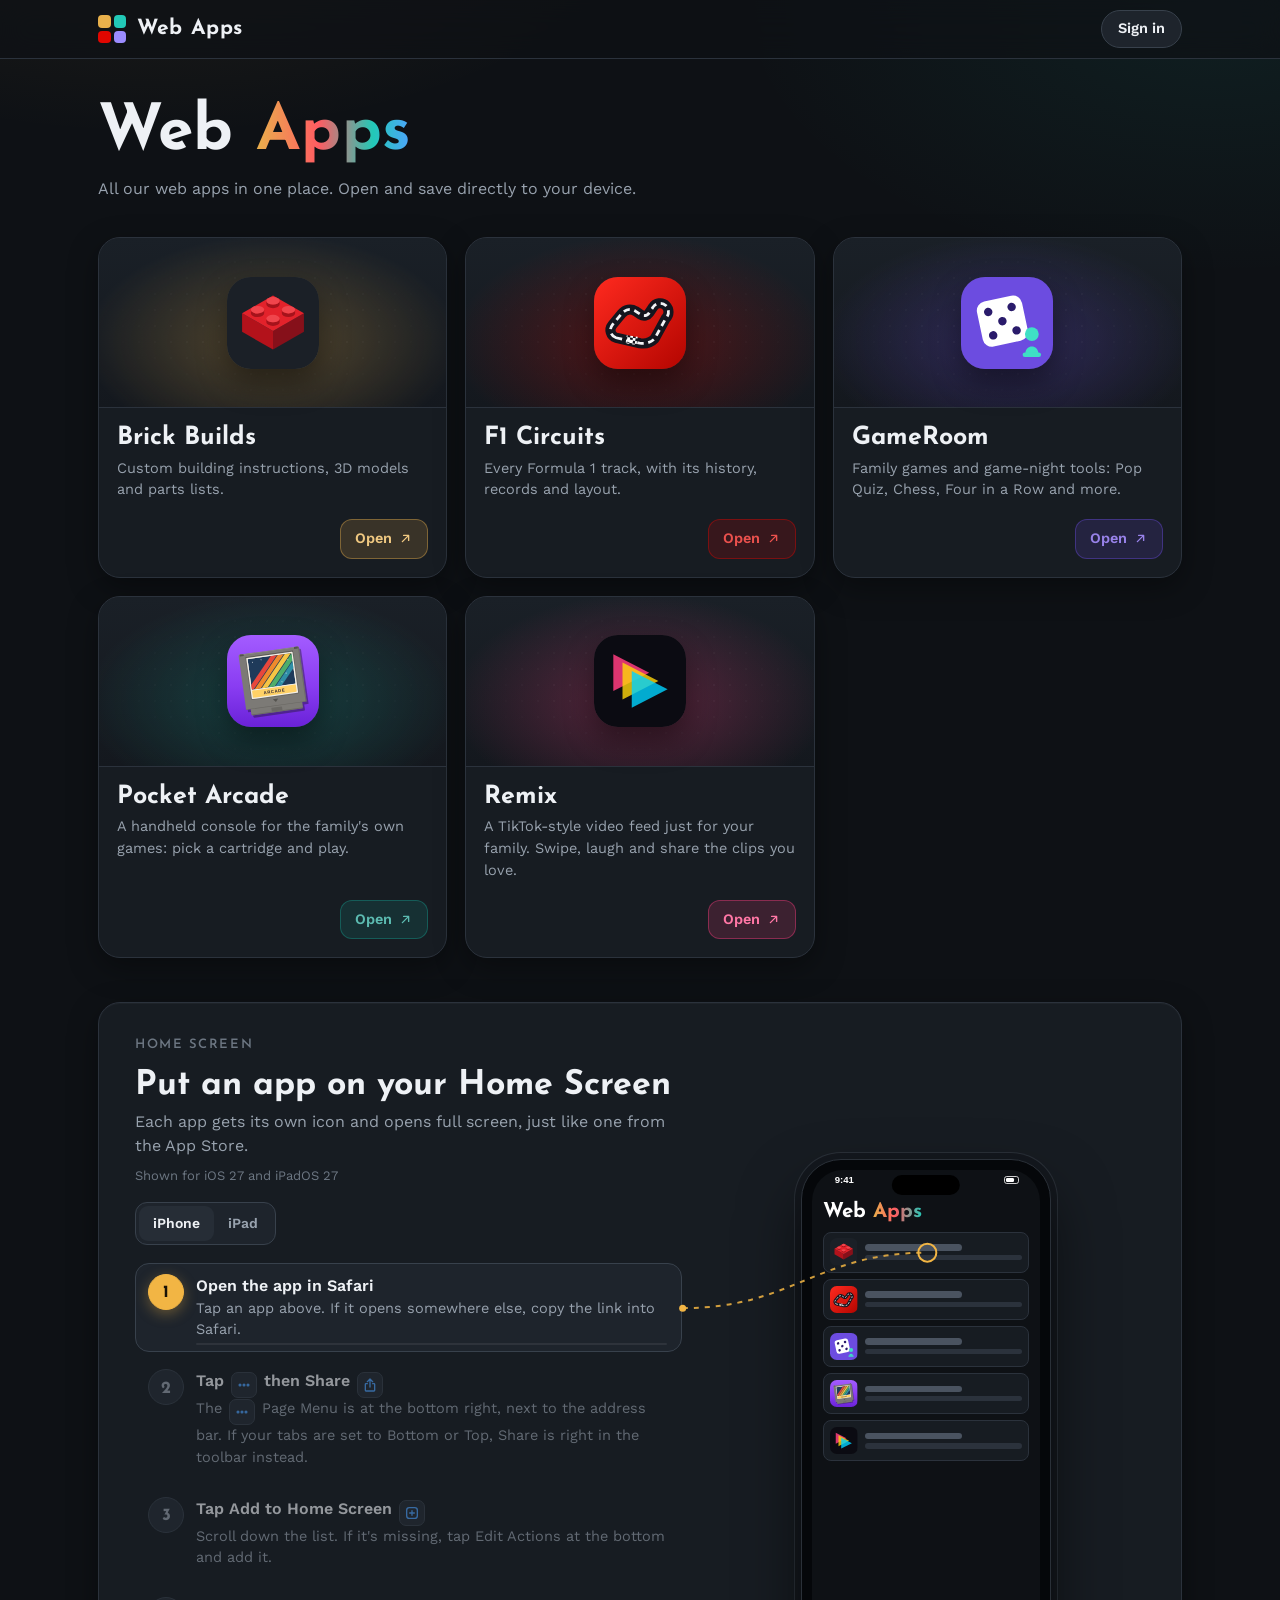
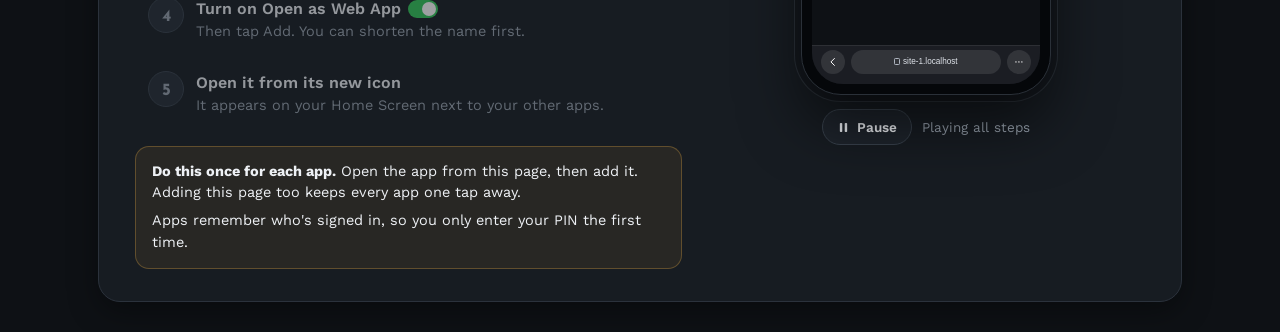
==== commit 00cb1f7f: "Web Apps home: Pocket Arcade icon on its tile and info page" ====
--- a/index.html
+++ b/index.html
@@ -438,6 +438,7 @@
 <div class="toast" id="toast" role="status" aria-live="polite"></div>
 <script>
 const ICONS={
+  arcade:`<svg viewBox="0 0 1024 1024"><defs><linearGradient id="bg" x1="0" y1="0" x2="0" y2="1"><stop offset="0" stop-color="#a35cff"/><stop offset=".55" stop-color="#8a3df2"/><stop offset="1" stop-color="#6a22d8"/></linearGradient><linearGradient id="sky" x1="0" y1="0" x2="0" y2="1"><stop offset="0" stop-color="#ff9a6b"/><stop offset="1" stop-color="#ffd166"/></linearGradient><linearGradient id="btn" x1="0" y1="0" x2="0" y2="1"><stop offset="0" stop-color="#4a4058"/><stop offset="1" stop-color="#2a2333"/></linearGradient></defs><rect width="1024" height="1024" fill="url(#bg)"/><g transform="rotate(-8 512 515)"><path d="M190,170 H834 Q852,170 852,188 V790 H802 V846 Q802,860 788,860 H236 Q222,860 222,846 V790 H172 V188 Q172,170 190,170 Z" fill="#1b1622" opacity=".42" transform="translate(18,28)"/><path d="M190,170 H834 Q852,170 852,188 V790 H802 V846 Q802,860 788,860 H236 Q222,860 222,846 V790 H172 V188 Q172,170 190,170 Z" fill="#7c7a76"/><clipPath id="cfin"><path d="M190,170 H834 Q852,170 852,188 V790 H802 V846 Q802,860 788,860 H236 Q222,860 222,846 V790 H172 V188 Q172,170 190,170 Z"/></clipPath><g clip-path="url(#cfin)"><rect x="172" y="170" width="680" height="6" fill="#9a9893"/><rect x="840" y="170" width="12" height="620" fill="#55534f" opacity=".4"/><rect x="172" y="784" width="680" height="6" fill="#55534f" opacity=".45"/><rect x="222" y="848" width="580" height="12" fill="#55534f" opacity=".45"/></g><rect x="186" y="170" width="44" height="22" rx="4" fill="#55534f"/><rect x="794" y="170" width="44" height="22" rx="4" fill="#55534f"/><rect x="242" y="208" width="540" height="482" rx="16" fill="#6a6864"/><rect x="242" y="208" width="540" height="7" rx="3" fill="#55534f" opacity=".7"/><rect x="252" y="218" width="520" height="462" rx="8" fill="#f3efe6"/><clipPath id="pfin"><rect x="266" y="232" width="492" height="344" rx="6"/></clipPath><g clip-path="url(#pfin)"><rect x="266" y="232" width="492" height="344" fill="#1f3a5a"/><path d="M216.8,576 L285.68,576 L595.28,232 L526.4000000000001,232 Z" fill="#e8473c"/><path d="M295.52,576 L364.4,576 L674.0,232 L605.12,232 Z" fill="#f08a2c"/><path d="M374.24,576 L443.12,576 L752.72,232 L683.84,232 Z" fill="#f6c544"/><path d="M452.96,576 L521.84,576 L831.44,232 L762.56,232 Z" fill="#4fae6a"/><path d="M531.6800000000001,576 L600.5600000000001,576 L910.1600000000001,232 L841.2800000000001,232 Z" fill="#2f8fa6"/><circle cx="315.2" cy="273.28" r="5.904" fill="#fff" opacity=".8"/><circle cx="413.6" cy="259.52" r="5.904" fill="#fff" opacity=".8"/><circle cx="669.44" cy="445.28" r="5.904" fill="#fff" opacity=".8"/><circle cx="708.8" cy="300.8" r="5.904" fill="#fff" opacity=".8"/><circle cx="610.4" cy="534.72" r="5.904" fill="#fff" opacity=".8"/></g><rect x="266" y="586" width="492" height="80" rx="8" fill="#ffd166"/><text x="512.0" y="643.6" font-family="Arial Black,Arial,sans-serif" font-weight="900" font-size="48.0" letter-spacing="6.4" text-anchor="middle" fill="#2f2838">ARCADE</text><path d="M482.0,714 h60 l-30,34 z" fill="#55534f"/><rect x="452.0" y="806" width="120" height="42" rx="6" fill="#6a6864"/></g></svg>`,
   remix:`<svg viewBox="0 0 100 100"><rect width="100" height="100" fill="#0B0B12"/>
     <path d="M21 21 L60 41 L21 61 Z" fill="#FF3D7F" opacity=".85"/><path d="M31 30 L70 50 L31 70 Z" fill="#FFD60A" opacity=".8"/><path d="M41 39 L80 59 L41 79 Z" fill="#00D4FF" opacity=".8"/></svg>`,
   brick:`<svg viewBox="0 0 100 100"><rect width="100" height="100" fill="#1B2027"/><g transform="translate(8 10) scale(.84)"><polygon points="10.0,35.0 50.0,58.0 50.0,82.0 10.0,59.0" fill="#B3121B"/><polygon points="50.0,58.0 90.0,35.0 90.0,59.0 50.0,82.0" fill="#86101A"/><polygon points="50.0,12.0 90.0,35.0 50.0,58.0 10.0,35.0" fill="#E3222B"/><path d="M41.4,23.5 v-4.6 a8.6,4.9 0 0 0 17.2,0 v4.6 a8.6,4.9 0 0 1 -17.2,0z" fill="#A5131B"/><ellipse cx="50.0" cy="18.9" rx="8.6" ry="4.9" fill="#F0454C"/><path d="M21.4,35.0 v-4.6 a8.6,4.9 0 0 0 17.2,0 v4.6 a8.6,4.9 0 0 1 -17.2,0z" fill="#A5131B"/><ellipse cx="30.0" cy="30.4" rx="8.6" ry="4.9" fill="#F0454C"/><path d="M61.4,35.0 v-4.6 a8.6,4.9 0 0 0 17.2,0 v4.6 a8.6,4.9 0 0 1 -17.2,0z" fill="#A5131B"/><ellipse cx="70.0" cy="30.4" rx="8.6" ry="4.9" fill="#F0454C"/><path d="M41.4,46.5 v-4.6 a8.6,4.9 0 0 0 17.2,0 v4.6 a8.6,4.9 0 0 1 -17.2,0z" fill="#A5131B"/><ellipse cx="50.0" cy="41.9" rx="8.6" ry="4.9" fill="#F0454C"/></g></svg>`,
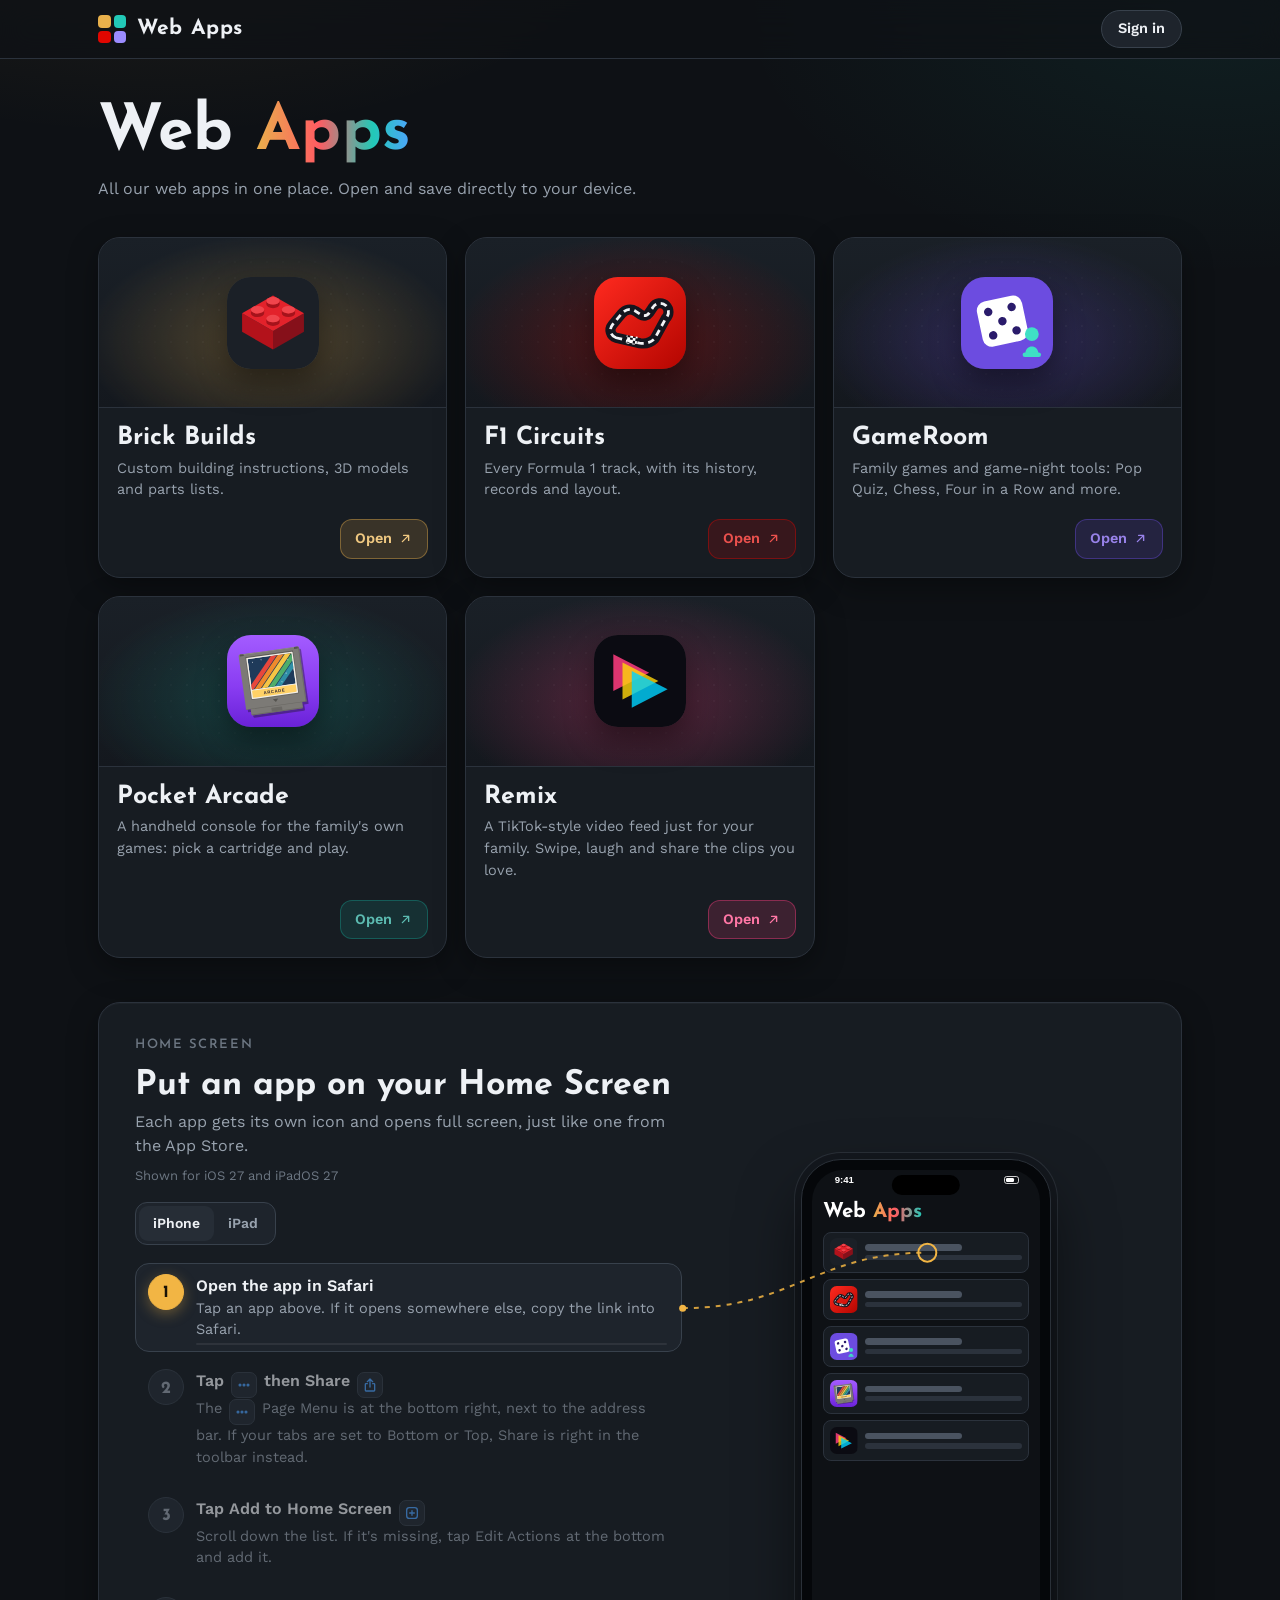
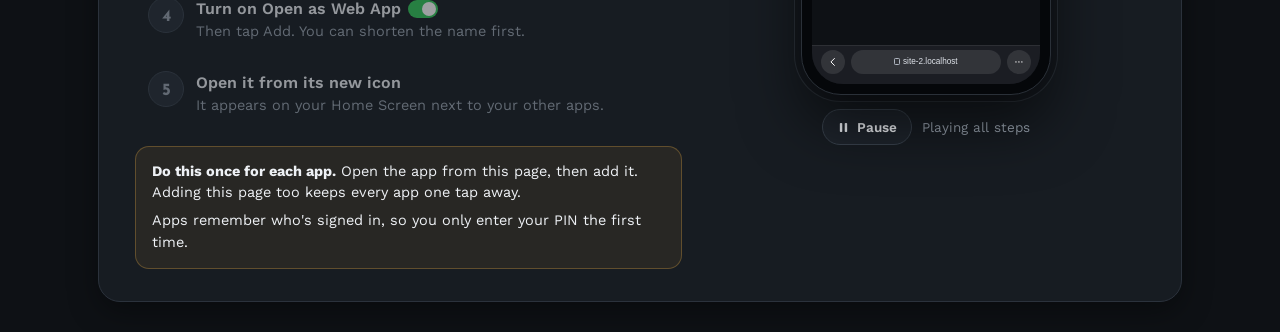
==== commit a68d623a: "Web Apps home: Pocket Arcade wording, "color" spelling" ====
--- a/index.html
+++ b/index.html
@@ -36,9 +36,9 @@
    how:[['Request to join','Ask to join from your account. An admin approves new families.'],['Set up your family','Name your family and give each kid their own username.'],['Share a TikTok','Paste any TikTok link, pick who gets it and add a note.'],['Swipe and send','Kids scroll their feed, follow creators, save favorites and send videos back and forth.']]},
   {id:'arcade', slug:'arcade', name:'Pocket Arcade', desc:'A handheld console for the family\'s own games: pick a cartridge and play.', url:'./arcade/', color:'#169E8F',
    tagline:'Your games, in your pocket.',
-   about:'Pocket Arcade looks and feels like a handheld game console. Pick a game cartridge from the shelf and play it with the on-screen D-pad and buttons, or switch to full screen and use the game\'s own touch controls. Choose your controller colour, from bright shells to see-through ones with the circuit board showing, and your settings follow you to every device.',
-   shots:[['screens/arcade-1.jpg','Pick a game from your cartridge shelf.'],['screens/arcade-2.jpg','Play with the D-pad and buttons, like a real handheld.'],['screens/arcade-3.jpg','The Arcade menu: display, controller colour and your account.']],
-   how:[['Sign in','Use your Web Apps account. The same username and password work everywhere.'],['Pick a cartridge','Move along the shelf with the D-pad and press A to play.'],['Play your way','Handheld mode shows the controller; full screen uses the game\'s own touch controls.'],['Make it yours','Open the Arcade menu with Start to change the controller colour, then quit back to the shelf.']]},
+   about:'Pocket Arcade looks and feels like a handheld game console. Pick a game cartridge from the shelf and play it with the on-screen D-pad and buttons, or switch to full screen and use the game\'s own touch controls. Choose your controller color, from bright shells to see-through ones with the circuit board showing, and your settings follow you to every device.',
+   shots:[['screens/arcade-1.jpg','Pick a game from your cartridge shelf.'],['screens/arcade-2.jpg','Play with the D-pad and buttons, like a real handheld.'],['screens/arcade-3.jpg','The Arcade menu: display, controller color and your account.']],
+   how:[['Sign in','Use your Web Apps account. The same username and password work everywhere.'],['Pick a cartridge','Move along the shelf with the D-pad and press A to play.'],['Play your way','Handheld mode shows the controller; full screen uses the game\'s own touch controls.'],['Make it yours','Press Start for the Arcade menu. Pick your controller color, switch to full screen or head back to the shelf.']]},
   {id:'f1',    name:'F1 Circuits',  desc:'Every Formula 1 track, with its history, records and layout.', url:'./f1-circuits/', color:'#E10600',
    tagline:'Every track, corner by corner.',
    about:'A guide to the Formula 1 calendar: each circuit\'s layout with every corner, its history, how the lap races and some trivia. No account needed.',
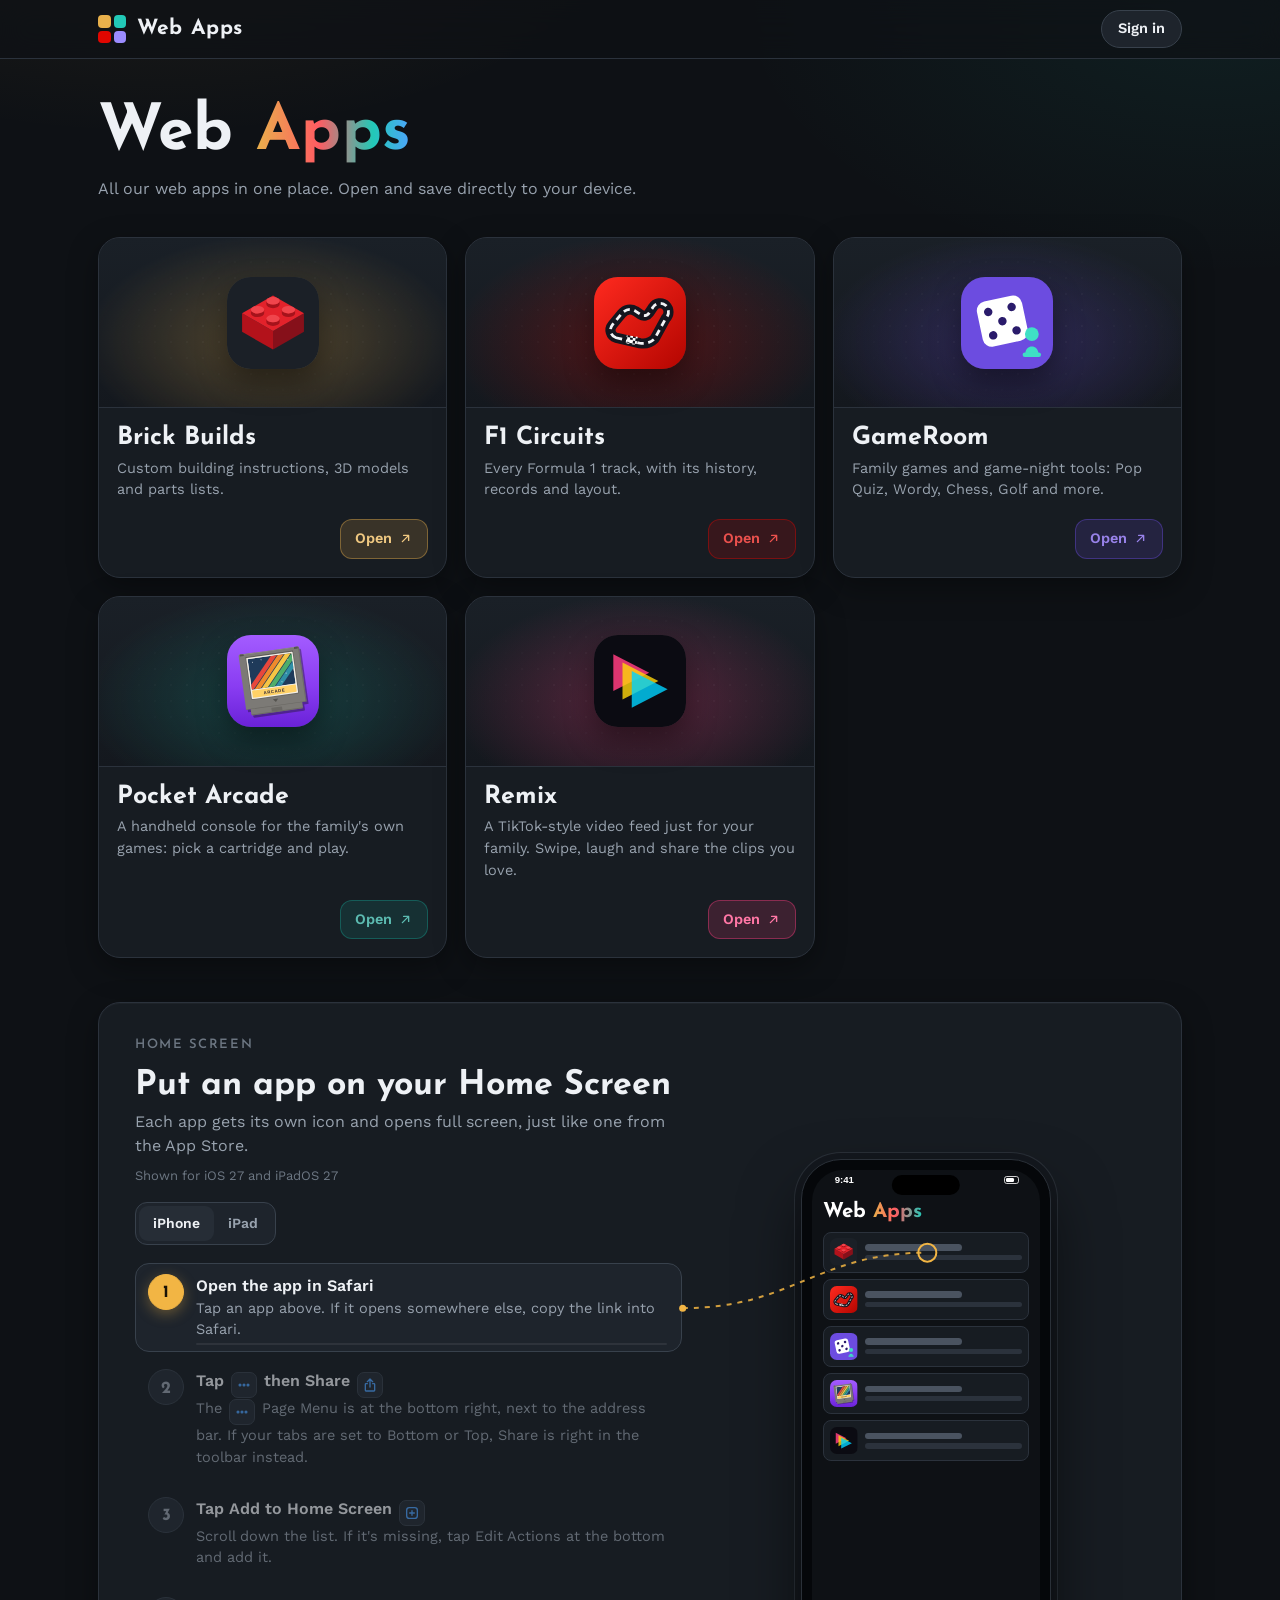
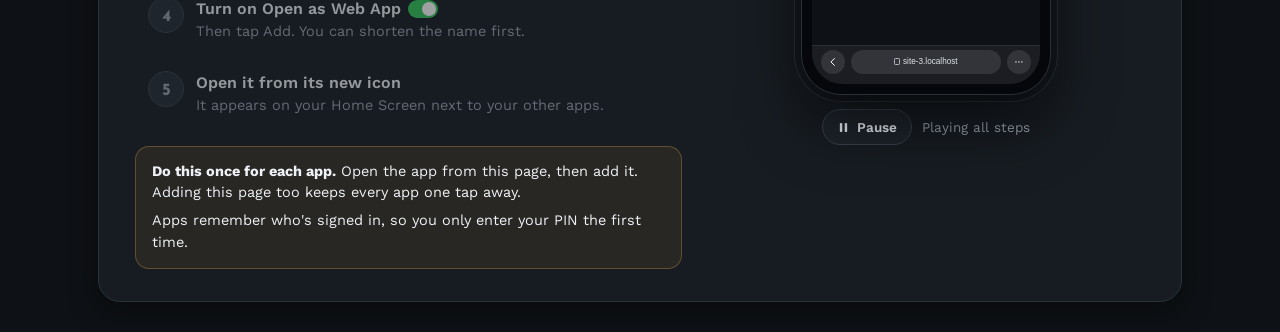
==== commit 1fc6a3dc: "Web Apps home: GameRoom description lists the current games" ====
--- a/index.html
+++ b/index.html
@@ -24,9 +24,9 @@
    about:'Step-by-step instructions, 3D models you can spin and parts lists for our own custom builds, from New York skyscrapers to a Magic Kingdom map. Your progress and Shopping List follow you to every device.',
    shots:[['screens/brick-1.jpg','Your collection, with your progress on every build.'],['screens/brick-2.jpg','Spin and zoom the finished model in 3D.'],['screens/brick-3.jpg','Each step outlines the new pieces in red.']],
    how:[['Pick a build','Choose from the collection. Each tile shows how far along you are.'],['Gather the parts','Check off what you have. Anything missing goes on your Shopping List.'],['Follow the steps','New bricks are outlined in red, and the parts for each step are listed beside the model.'],['Finish it','Tap Complete on the last step for a little celebration.']]},
-  {id:'games', slug:'gameroom',     name:'GameRoom', soon:false,     desc:'Family games and game-night tools: Pop Quiz, Chess, Four in a Row and more.', url:'./gameroom/', color:'#6C4CE0',
+  {id:'games', slug:'gameroom',     name:'GameRoom', soon:false,     desc:'Family games and game-night tools: Pop Quiz, Wordy, Chess, Golf and more.', url:'./gameroom/', color:'#6C4CE0',
    tagline:'Every game night, in one place.',
-   about:'Games to play together, online from your own phones or passed around one phone, plus tools for the games on your table. Pop Quiz trivia, a Daily Quiz, Chess, Four in a Row, Eights, Prism, Five Letters and Deal, all under one account.',
+   about:'Games to play together, online from your own phones or passed around one phone, plus tools for the games on your table. Pop Quiz trivia, a Daily Quiz, Wordy, Chess, Four in a Row, Deal and Golf, with Eights and Prism on the way, all under one account.',
    shots:[['screens/games-1.jpg','Your turns, today\'s quiz and recent games at a glance.'],['screens/games-2.jpg','Pick a game to play online, on one phone, or solo.'],['screens/games-3.jpg','Chess and other games pick up right where you left off.']],
    how:[['Pick a game','Open Play and choose Online, Local or Solo. Every game shows how many can play.'],['Play the daily','The yellow card on Home has today\'s quiz. Same questions for everyone, one go each.'],['Take your turn','Games with family wait for you. Your turn shows up on Home with a yellow button.'],['Grab a tool','Timers and score keepers for board games live under Tools. Recent ones show on Home.']]},
   {id:'remix', slug:'remix',        name:'Remix', soon:false,        desc:'A TikTok-style video feed just for your family. Swipe, laugh and share the clips you love.', url:'./remix/', color:'#FF3D7F', request:true,
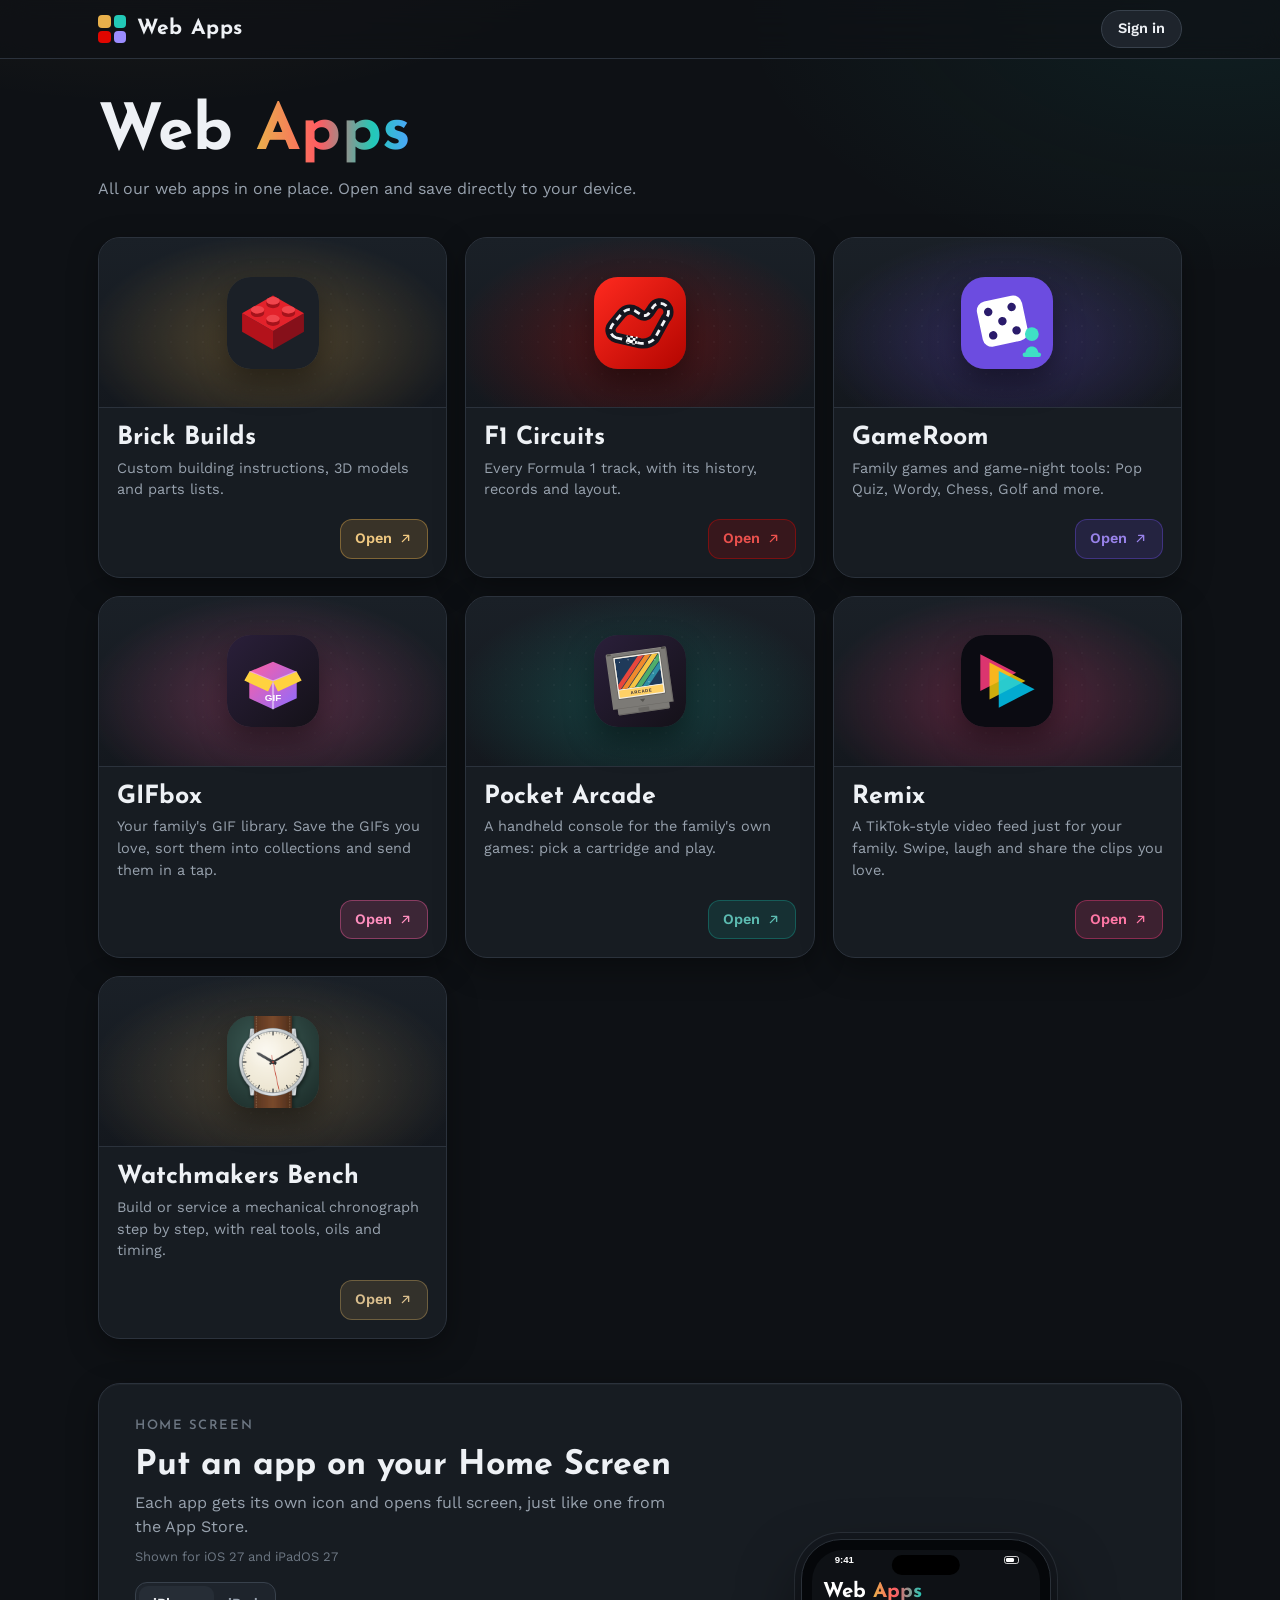
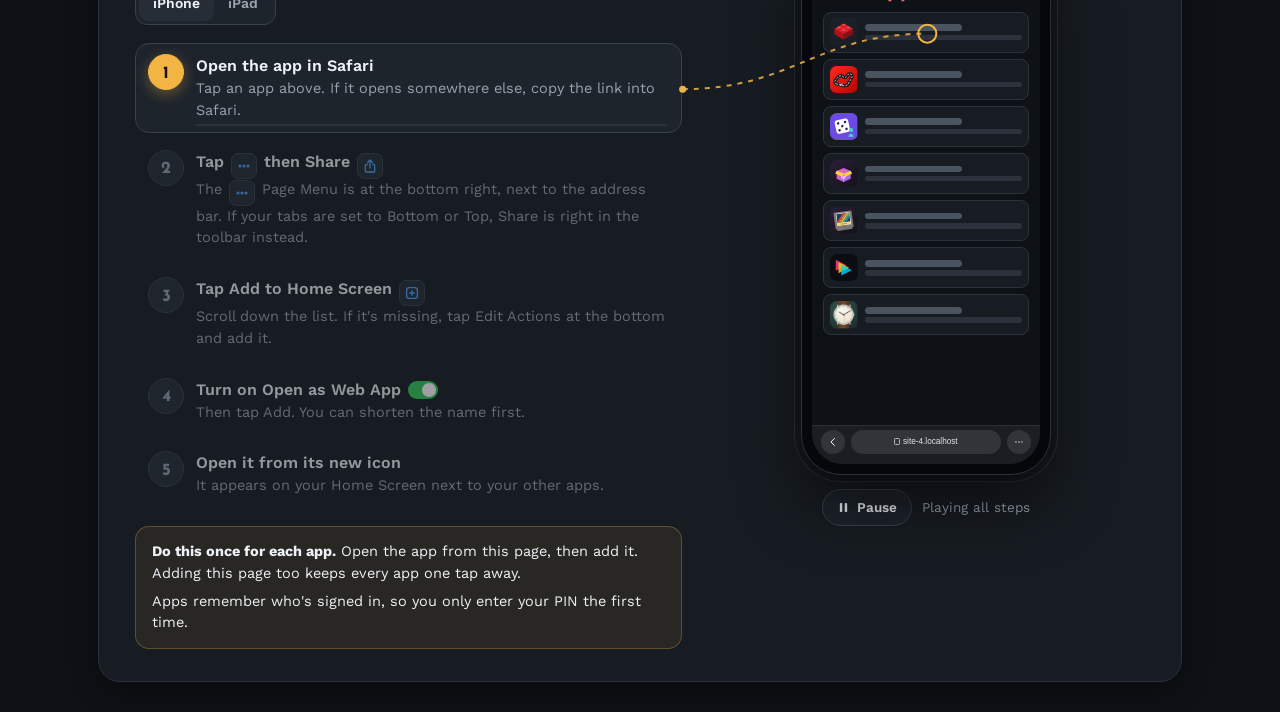
==== commit c5bfa6c5: "Web Apps home: GIFbox and Watchmakers Bench tiles and product pages" ====
--- a/index.html
+++ b/index.html
@@ -29,6 +29,11 @@
    about:'Games to play together, online from your own phones or passed around one phone, plus tools for the games on your table. Pop Quiz trivia, a Daily Quiz, Wordy, Chess, Four in a Row, Deal and Golf, with Eights and Prism on the way, all under one account.',
    shots:[['screens/games-1.jpg','Your turns, today\'s quiz and recent games at a glance.'],['screens/games-2.jpg','Pick a game to play online, on one phone, or solo.'],['screens/games-3.jpg','Chess and other games pick up right where you left off.']],
    how:[['Pick a game','Open Play and choose Online, Local or Solo. Every game shows how many can play.'],['Play the daily','The yellow card on Home has today\'s quiz. Same questions for everyone, one go each.'],['Take your turn','Games with family wait for you. Your turn shows up on Home with a yellow button.'],['Grab a tool','Timers and score keepers for board games live under Tools. Recent ones show on Home.']]},
+  {id:'gifbox', slug:'gifbox', name:'GIFbox', desc:'Your family\'s GIF library. Save the GIFs you love, sort them into collections and send them in a tap.', url:'./gifbox/', color:'#FF5FA2',
+   tagline:'Every GIF, right there.',
+   about:'A GIF library for the whole family. Paste a GIF from anywhere, pick one from your photos or drop in a GIPHY link, and it\'s saved to your account. Sort GIFs into collections like Happy, Star Wars or Thank you, then find any of them by searching. Keep collections to yourself or share them with the people you choose, and send any GIF to Messages in one tap.',
+   shots:[['screens/gifbox-1.jpg','The Library and your own GIFs, with search and collections up top.'],['screens/gifbox-2.jpg','Send a GIF in one tap, or add it to a collection.'],['screens/gifbox-3.jpg','Collections, just for you or shared with others.']],
+   how:[['Add GIFs','Paste a GIF, choose some from your photos, or paste a GIPHY link. Duplicates are caught for you.'],['Sort them','Put GIFs into collections like Happy, Sad or a favorite movie. Search finds GIFs by name, tag or collection.'],['Share a collection','Pick who can see a collection. They can add their own GIFs to it too.'],['Send one','Tap a GIF and press Send to drop the real animated GIF into Messages.']]},
   {id:'remix', slug:'remix',        name:'Remix', soon:false,        desc:'A TikTok-style video feed just for your family. Swipe, laugh and share the clips you love.', url:'./remix/', color:'#FF3D7F', request:true,
    tagline:'Your family\'s own TikTok feed.',
    about:'All the fun of scrolling TikTok, shared with your family and friends. Paste a link to send a video to the whole family or just one kid, add a note, and it lands in their feed. Kids swipe, follow their favorite creators, save favorites and send videos to each other, and you can connect with friends\' families to share between households.',
@@ -43,7 +48,12 @@
    tagline:'Every track, corner by corner.',
    about:'A guide to the Formula 1 calendar: each circuit\'s layout with every corner, its history, how the lap races and some trivia. No account needed.',
    shots:[['screens/f1-1.jpg','Lap length, corners and race distance at a glance.'],['screens/f1-2.jpg','Every corner, numbered and named.'],['screens/f1-3.jpg','What each lap asks of the car.']],
-   how:[['Pick a circuit','Choose any track on the calendar.'],['Explore it','Switch between History, Layout, Racing and Trivia.'],['Read the lap','Follow the corners on the map and see what makes the track hard.']]}
+   how:[['Pick a circuit','Choose any track on the calendar.'],['Explore it','Switch between History, Layout, Racing and Trivia.'],['Read the lap','Follow the corners on the map and see what makes the track hard.']]},
+  {id:'watchmaker', name:'Watchmakers Bench', desc:'Build or service a mechanical chronograph step by step, with real tools, oils and timing.', url:'./watchmaker/', color:'#C9A25E',
+   tagline:'A watchmaker\'s bench in your pocket.',
+   about:'A virtual watchmaker\'s bench. Build a chronograph movement from a bare main plate, or strip a finished watch down, clean it and put it back together. Every step follows the real service procedure, from the tweezers and oils you pick up to the final timing. No account needed.',
+   shots:[['screens/watchmaker-1.jpg','Build a new movement or service a finished watch.'],['screens/watchmaker-2.jpg','The watch on the bench, with every tool to hand.'],['screens/watchmaker-3.jpg','Each step tells you what to do and which tool to use.']],
+   how:[['Choose a job','Build a movement from parts, or service a finished watch.'],['Pick up the tool','Each step names the tool or oil to use. Take it from the rack, then tap the part.'],['Work through the steps','Take it apart, clean it and put it back together, one step at a time.'],['Time it','Put the movement on the timegrapher and regulate it until it keeps good time.']]}
 ];
 APPS.sort((a,b)=>a.name.localeCompare(b.name));
 /* slug: the app's name in the shared account system. Apps without one (F1 Circuits) don't need an account. */
@@ -438,6 +448,7 @@
 <div class="toast" id="toast" role="status" aria-live="polite"></div>
 <script>
 const ICONS={
+  gifbox:`<svg viewBox="0 0 1024 1024"><defs><linearGradient id="bg" x1="0" y1="0" x2="1" y2="1"><stop offset="0" stop-color="#2a1f3a"/><stop offset="1" stop-color="#141118"/></linearGradient><linearGradient id="bx" x1="0" y1="0" x2="1" y2="1"><stop offset="0" stop-color="#FF5FA2"/><stop offset="1" stop-color="#8D6BFF"/></linearGradient></defs><rect width="1024" height="1024" fill="url(#bg)"/><g transform="translate(512 540) scale(22) translate(-16 -17)"><path d="M4 11l12-5 12 5v13.5L16 30 4 24.5z" fill="url(#bx)"/><path d="M4 11l12 5 12-5M16 16v14" fill="none" stroke="#fff" stroke-opacity=".45" stroke-width="1.1" stroke-linejoin="round"/><path d="M4 11l-2.5 4.5L13.5 21 16 16zM28 11l2.5 4.5L18.5 21 16 16z" fill="#FFD23F"/><text x="16" y="25.6" text-anchor="middle" font-family="Arial Black,Arial,sans-serif" font-weight="900" font-size="5" fill="#fff">GIF</text></g></svg>`,
   arcade:`<svg viewBox="0 0 1024 1024"><defs><linearGradient id="bg" x1="0" y1="0" x2="0" y2="1"><stop offset="0" stop-color="#a35cff"/><stop offset=".55" stop-color="#8a3df2"/><stop offset="1" stop-color="#6a22d8"/></linearGradient><linearGradient id="sky" x1="0" y1="0" x2="0" y2="1"><stop offset="0" stop-color="#ff9a6b"/><stop offset="1" stop-color="#ffd166"/></linearGradient><linearGradient id="btn" x1="0" y1="0" x2="0" y2="1"><stop offset="0" stop-color="#4a4058"/><stop offset="1" stop-color="#2a2333"/></linearGradient></defs><rect width="1024" height="1024" fill="url(#bg)"/><g transform="rotate(-8 512 515)"><path d="M190,170 H834 Q852,170 852,188 V790 H802 V846 Q802,860 788,860 H236 Q222,860 222,846 V790 H172 V188 Q172,170 190,170 Z" fill="#1b1622" opacity=".42" transform="translate(18,28)"/><path d="M190,170 H834 Q852,170 852,188 V790 H802 V846 Q802,860 788,860 H236 Q222,860 222,846 V790 H172 V188 Q172,170 190,170 Z" fill="#7c7a76"/><clipPath id="cfin"><path d="M190,170 H834 Q852,170 852,188 V790 H802 V846 Q802,860 788,860 H236 Q222,860 222,846 V790 H172 V188 Q172,170 190,170 Z"/></clipPath><g clip-path="url(#cfin)"><rect x="172" y="170" width="680" height="6" fill="#9a9893"/><rect x="840" y="170" width="12" height="620" fill="#55534f" opacity=".4"/><rect x="172" y="784" width="680" height="6" fill="#55534f" opacity=".45"/><rect x="222" y="848" width="580" height="12" fill="#55534f" opacity=".45"/></g><rect x="186" y="170" width="44" height="22" rx="4" fill="#55534f"/><rect x="794" y="170" width="44" height="22" rx="4" fill="#55534f"/><rect x="242" y="208" width="540" height="482" rx="16" fill="#6a6864"/><rect x="242" y="208" width="540" height="7" rx="3" fill="#55534f" opacity=".7"/><rect x="252" y="218" width="520" height="462" rx="8" fill="#f3efe6"/><clipPath id="pfin"><rect x="266" y="232" width="492" height="344" rx="6"/></clipPath><g clip-path="url(#pfin)"><rect x="266" y="232" width="492" height="344" fill="#1f3a5a"/><path d="M216.8,576 L285.68,576 L595.28,232 L526.4000000000001,232 Z" fill="#e8473c"/><path d="M295.52,576 L364.4,576 L674.0,232 L605.12,232 Z" fill="#f08a2c"/><path d="M374.24,576 L443.12,576 L752.72,232 L683.84,232 Z" fill="#f6c544"/><path d="M452.96,576 L521.84,576 L831.44,232 L762.56,232 Z" fill="#4fae6a"/><path d="M531.6800000000001,576 L600.5600000000001,576 L910.1600000000001,232 L841.2800000000001,232 Z" fill="#2f8fa6"/><circle cx="315.2" cy="273.28" r="5.904" fill="#fff" opacity=".8"/><circle cx="413.6" cy="259.52" r="5.904" fill="#fff" opacity=".8"/><circle cx="669.44" cy="445.28" r="5.904" fill="#fff" opacity=".8"/><circle cx="708.8" cy="300.8" r="5.904" fill="#fff" opacity=".8"/><circle cx="610.4" cy="534.72" r="5.904" fill="#fff" opacity=".8"/></g><rect x="266" y="586" width="492" height="80" rx="8" fill="#ffd166"/><text x="512.0" y="643.6" font-family="Arial Black,Arial,sans-serif" font-weight="900" font-size="48.0" letter-spacing="6.4" text-anchor="middle" fill="#2f2838">ARCADE</text><path d="M482.0,714 h60 l-30,34 z" fill="#55534f"/><rect x="452.0" y="806" width="120" height="42" rx="6" fill="#6a6864"/></g></svg>`,
   remix:`<svg viewBox="0 0 100 100"><rect width="100" height="100" fill="#0B0B12"/>
     <path d="M21 21 L60 41 L21 61 Z" fill="#FF3D7F" opacity=".85"/><path d="M31 30 L70 50 L31 70 Z" fill="#FFD60A" opacity=".8"/><path d="M41 39 L80 59 L41 79 Z" fill="#00D4FF" opacity=".8"/></svg>`,
@@ -445,6 +456,7 @@
   games:`<svg viewBox="0 0 100 100"><rect width="100" height="100" fill="#6C4CE0"/><g transform="rotate(-12 45 48)"><rect x="20" y="23" width="50" height="50" rx="10" fill="#fff"/>
     <circle cx="32" cy="35" r="4.6" fill="#2A1B6B"/><circle cx="58" cy="35" r="4.6" fill="#2A1B6B"/><circle cx="45" cy="48" r="4.6" fill="#2A1B6B"/><circle cx="32" cy="61" r="4.6" fill="#2A1B6B"/><circle cx="58" cy="61" r="4.6" fill="#2A1B6B"/></g>
     <circle cx="77" cy="62" r="7.5" fill="#3FE0C5"/><path d="M70 83 C70 73 84 73 84 83 Z" fill="#3FE0C5"/><rect x="67" y="82" width="20" height="5" rx="2.5" fill="#3FE0C5"/></svg>`,
+  watchmaker:`<svg viewBox="0 0 1024 1024"><image href="./watchmaker/icon-512.png" width="1024" height="1024"/></svg>`,
   f1:`<svg viewBox="0 0 100 100"><defs><linearGradient id="gf" x1="0" y1="0" x2="1" y2="1"><stop offset="0" stop-color="#FF2A1F"/><stop offset="1" stop-color="#B30500"/></linearGradient><pattern id="chk" width="6" height="6" patternUnits="userSpaceOnUse"><rect width="3" height="3" fill="#fff"/><rect x="3" y="3" width="3" height="3" fill="#fff"/></pattern></defs>
     <rect width="100" height="100" fill="url(#gf)"/>
     <path d="M24 66c-6-2-8-9-4-14l10-12c4-5 10-6 15-3l6 4c3 2 7 1 9-2l4-6c3-5 10-6 14-2 4 4 4 10 0 14L66 67c-4 4-10 6-16 5z" fill="none" stroke="#15151E" stroke-width="11" stroke-linejoin="round"/>
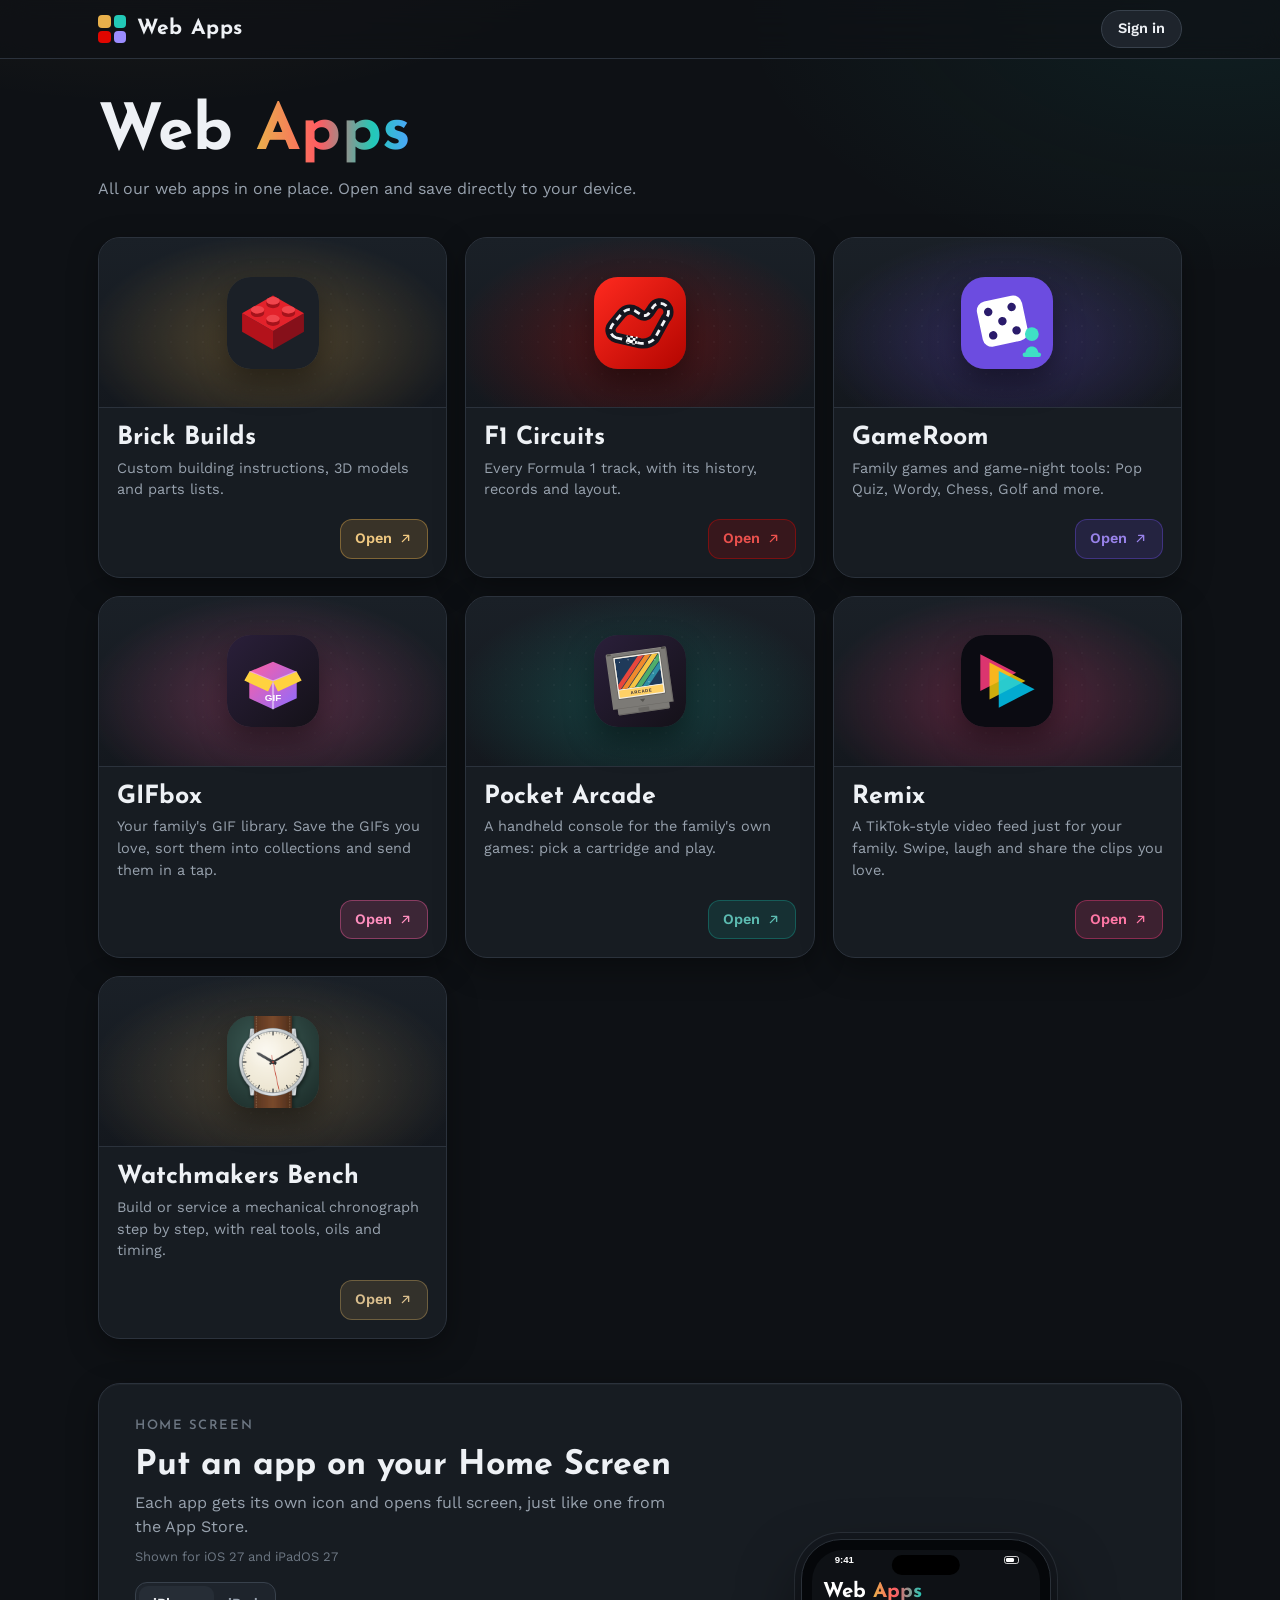
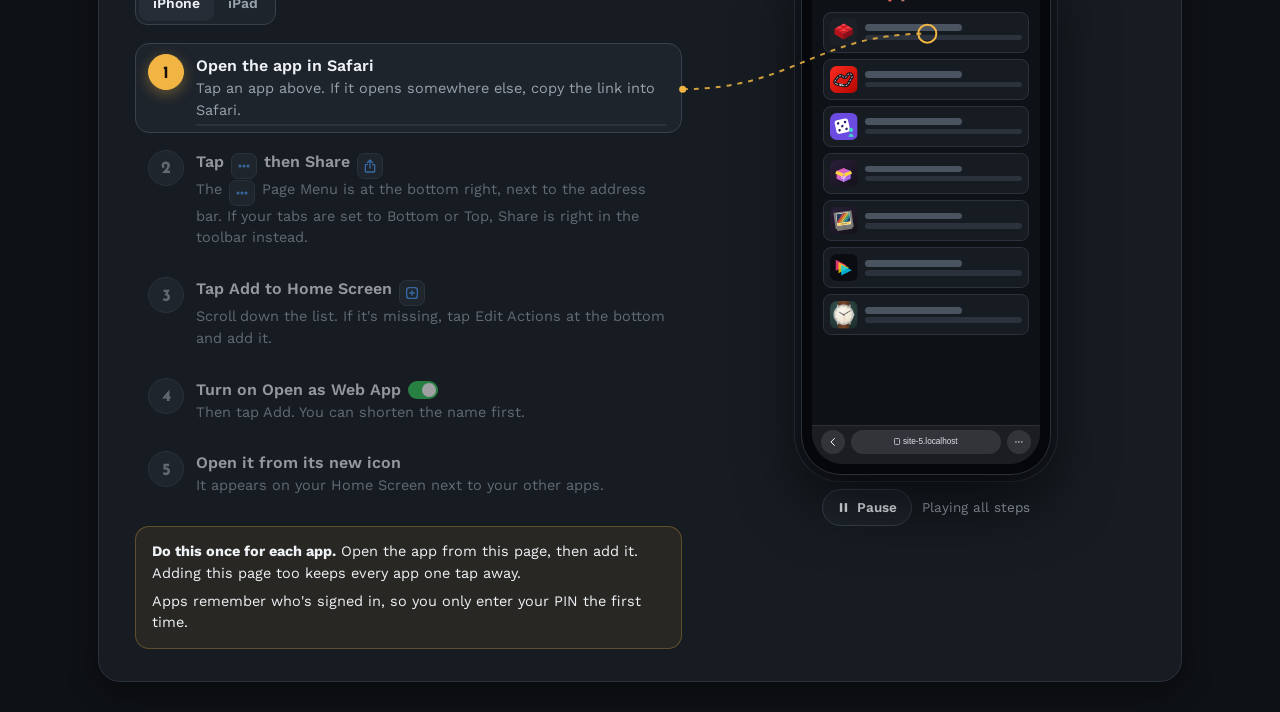
==== commit 970eff33: "Web Apps home: Insights tile for the site admin" ====
--- a/index.html
+++ b/index.html
@@ -414,6 +414,7 @@
 <script src="shared/config.js"></script>
 <script src="shared/vendor/supabase.js"></script>
 <script src="shared/account.js"></script>
+<script src="shared/analytics.js" defer></script>
 </head>
 <body>
 <header class="bar"><div class="wrap">
@@ -448,6 +449,7 @@
 <div class="toast" id="toast" role="status" aria-live="polite"></div>
 <script>
 const ICONS={
+  insights:`<svg viewBox="0 0 1024 1024"><defs><radialGradient id="insBg" cx=".5" cy=".36" r=".8"><stop offset="0" stop-color="#1F2C61"/><stop offset="1" stop-color="#0A0F26"/></radialGradient></defs><rect width="1024" height="1024" fill="url(#insBg)"/><g fill="#EAF0FF" opacity=".55"><circle cx="190" cy="210" r="7"/><circle cx="860" cy="760" r="6"/><circle cx="250" cy="820" r="5"/><circle cx="720" cy="170" r="5"/><circle cx="880" cy="470" r="4"/></g><circle cx="512" cy="530" r="318" fill="none" stroke="#33407A" stroke-width="20"/><circle cx="512" cy="530" r="196" fill="none" stroke="#4FE0D0" stroke-width="22" stroke-linecap="round" stroke-dasharray="46 38"/><circle cx="512" cy="530" r="130" fill="#4FE0D0" opacity=".14"/><circle cx="512" cy="530" r="74" fill="#4FE0D0"/><circle cx="774" cy="318" r="62" fill="#FFB547"/><circle cx="774" cy="318" r="98" fill="none" stroke="#FFB547" stroke-width="10" opacity=".35"/></svg>`,
   gifbox:`<svg viewBox="0 0 1024 1024"><defs><linearGradient id="bg" x1="0" y1="0" x2="1" y2="1"><stop offset="0" stop-color="#2a1f3a"/><stop offset="1" stop-color="#141118"/></linearGradient><linearGradient id="bx" x1="0" y1="0" x2="1" y2="1"><stop offset="0" stop-color="#FF5FA2"/><stop offset="1" stop-color="#8D6BFF"/></linearGradient></defs><rect width="1024" height="1024" fill="url(#bg)"/><g transform="translate(512 540) scale(22) translate(-16 -17)"><path d="M4 11l12-5 12 5v13.5L16 30 4 24.5z" fill="url(#bx)"/><path d="M4 11l12 5 12-5M16 16v14" fill="none" stroke="#fff" stroke-opacity=".45" stroke-width="1.1" stroke-linejoin="round"/><path d="M4 11l-2.5 4.5L13.5 21 16 16zM28 11l2.5 4.5L18.5 21 16 16z" fill="#FFD23F"/><text x="16" y="25.6" text-anchor="middle" font-family="Arial Black,Arial,sans-serif" font-weight="900" font-size="5" fill="#fff">GIF</text></g></svg>`,
   arcade:`<svg viewBox="0 0 1024 1024"><defs><linearGradient id="bg" x1="0" y1="0" x2="0" y2="1"><stop offset="0" stop-color="#a35cff"/><stop offset=".55" stop-color="#8a3df2"/><stop offset="1" stop-color="#6a22d8"/></linearGradient><linearGradient id="sky" x1="0" y1="0" x2="0" y2="1"><stop offset="0" stop-color="#ff9a6b"/><stop offset="1" stop-color="#ffd166"/></linearGradient><linearGradient id="btn" x1="0" y1="0" x2="0" y2="1"><stop offset="0" stop-color="#4a4058"/><stop offset="1" stop-color="#2a2333"/></linearGradient></defs><rect width="1024" height="1024" fill="url(#bg)"/><g transform="rotate(-8 512 515)"><path d="M190,170 H834 Q852,170 852,188 V790 H802 V846 Q802,860 788,860 H236 Q222,860 222,846 V790 H172 V188 Q172,170 190,170 Z" fill="#1b1622" opacity=".42" transform="translate(18,28)"/><path d="M190,170 H834 Q852,170 852,188 V790 H802 V846 Q802,860 788,860 H236 Q222,860 222,846 V790 H172 V188 Q172,170 190,170 Z" fill="#7c7a76"/><clipPath id="cfin"><path d="M190,170 H834 Q852,170 852,188 V790 H802 V846 Q802,860 788,860 H236 Q222,860 222,846 V790 H172 V188 Q172,170 190,170 Z"/></clipPath><g clip-path="url(#cfin)"><rect x="172" y="170" width="680" height="6" fill="#9a9893"/><rect x="840" y="170" width="12" height="620" fill="#55534f" opacity=".4"/><rect x="172" y="784" width="680" height="6" fill="#55534f" opacity=".45"/><rect x="222" y="848" width="580" height="12" fill="#55534f" opacity=".45"/></g><rect x="186" y="170" width="44" height="22" rx="4" fill="#55534f"/><rect x="794" y="170" width="44" height="22" rx="4" fill="#55534f"/><rect x="242" y="208" width="540" height="482" rx="16" fill="#6a6864"/><rect x="242" y="208" width="540" height="7" rx="3" fill="#55534f" opacity=".7"/><rect x="252" y="218" width="520" height="462" rx="8" fill="#f3efe6"/><clipPath id="pfin"><rect x="266" y="232" width="492" height="344" rx="6"/></clipPath><g clip-path="url(#pfin)"><rect x="266" y="232" width="492" height="344" fill="#1f3a5a"/><path d="M216.8,576 L285.68,576 L595.28,232 L526.4000000000001,232 Z" fill="#e8473c"/><path d="M295.52,576 L364.4,576 L674.0,232 L605.12,232 Z" fill="#f08a2c"/><path d="M374.24,576 L443.12,576 L752.72,232 L683.84,232 Z" fill="#f6c544"/><path d="M452.96,576 L521.84,576 L831.44,232 L762.56,232 Z" fill="#4fae6a"/><path d="M531.6800000000001,576 L600.5600000000001,576 L910.1600000000001,232 L841.2800000000001,232 Z" fill="#2f8fa6"/><circle cx="315.2" cy="273.28" r="5.904" fill="#fff" opacity=".8"/><circle cx="413.6" cy="259.52" r="5.904" fill="#fff" opacity=".8"/><circle cx="669.44" cy="445.28" r="5.904" fill="#fff" opacity=".8"/><circle cx="708.8" cy="300.8" r="5.904" fill="#fff" opacity=".8"/><circle cx="610.4" cy="534.72" r="5.904" fill="#fff" opacity=".8"/></g><rect x="266" y="586" width="492" height="80" rx="8" fill="#ffd166"/><text x="512.0" y="643.6" font-family="Arial Black,Arial,sans-serif" font-weight="900" font-size="48.0" letter-spacing="6.4" text-anchor="middle" fill="#2f2838">ARCADE</text><path d="M482.0,714 h60 l-30,34 z" fill="#55534f"/><rect x="452.0" y="806" width="120" height="42" rx="6" fill="#6a6864"/></g></svg>`,
   remix:`<svg viewBox="0 0 100 100"><rect width="100" height="100" fill="#0B0B12"/>
@@ -472,7 +474,14 @@
 function drawGrid(st){ st=st||{}; $('#grid').innerHTML=APPS.map(a=>`<a class="app" style="--c:${esc(a.color)}" href="#app/${esc(a.id)}" data-id="${esc(a.id)}" aria-label="About ${esc(a.name)}">
   <div class="art"><div class="icon">${ICONS[a.id]||ICONS.home}</div></div>
   <div class="tx"><h2>${esc(a.name)}</h2><p>${esc(a.desc)}</p>
-  <div class="foot">${tileStatus(a,st[a.slug])}${a.soon?'<span class="soonchip">Coming soon</span>':`<span class="open" role="link" tabindex="0" data-a="go" data-url="${esc(a.url)}" aria-label="Open ${esc(a.name)} in a new tab">Open ${ARROW}</span>`}</div></div></a>`).join(''); }
+  <div class="foot">${tileStatus(a,st[a.slug])}${a.soon?'<span class="soonchip">Coming soon</span>':`<span class="open" role="link" tabindex="0" data-a="go" data-url="${esc(a.url)}" aria-label="Open ${esc(a.name)} in a new tab">Open ${ARROW}</span>`}</div></div></a>`).join('')+adminTile(); }
+/* Insights: the site admin's analytics. Only drawn for a site admin, always last, no product page. */
+function adminTile(){
+  if(!window.WebApps||!WebApps.me||!WebApps.me.is_admin) return '';
+  return `<a class="app" style="--c:#4FE0D0" href="./insights/" data-id="insights" aria-label="Open Insights">
+  <div class="art"><div class="icon">${ICONS.insights}</div></div>
+  <div class="tx"><h2>Insights</h2><p>Who's using the apps, what they play and where they are. Only you can see this.</p>
+  <div class="foot"><span class="stat on">Site admin only</span><span class="open">Open ${ARROW}</span></div></div></a>`; }
 function tileStatus(a,s){
   if(a.soon) return '';
   if(!a.slug||!window.WebApps||!WebApps.me) return '';
@@ -782,7 +791,7 @@
 },true);
 document.addEventListener('keydown',e=>{ if(e.key==='Escape'&&!$('#pp').hidden&&$('#dlg').hidden) closeApp();
   if((e.key==='Enter'||e.key===' ')&&e.target.matches&&e.target.matches('[data-a=go]')){ e.preventDefault(); e.target.click(); } });
-function appRoute(){ const m=location.hash.match(/^#app\/(\w+)/); if(m) openApp(m[1]); else closeApp(); }
+function appRoute(){ const m=location.hash.match(/^#app\/(\w+)/); if(m&&APPS.some(a=>a.id===m[1])) openApp(m[1]); else closeApp(); }
 addEventListener('hashchange',appRoute); appRoute();
 
 </script>
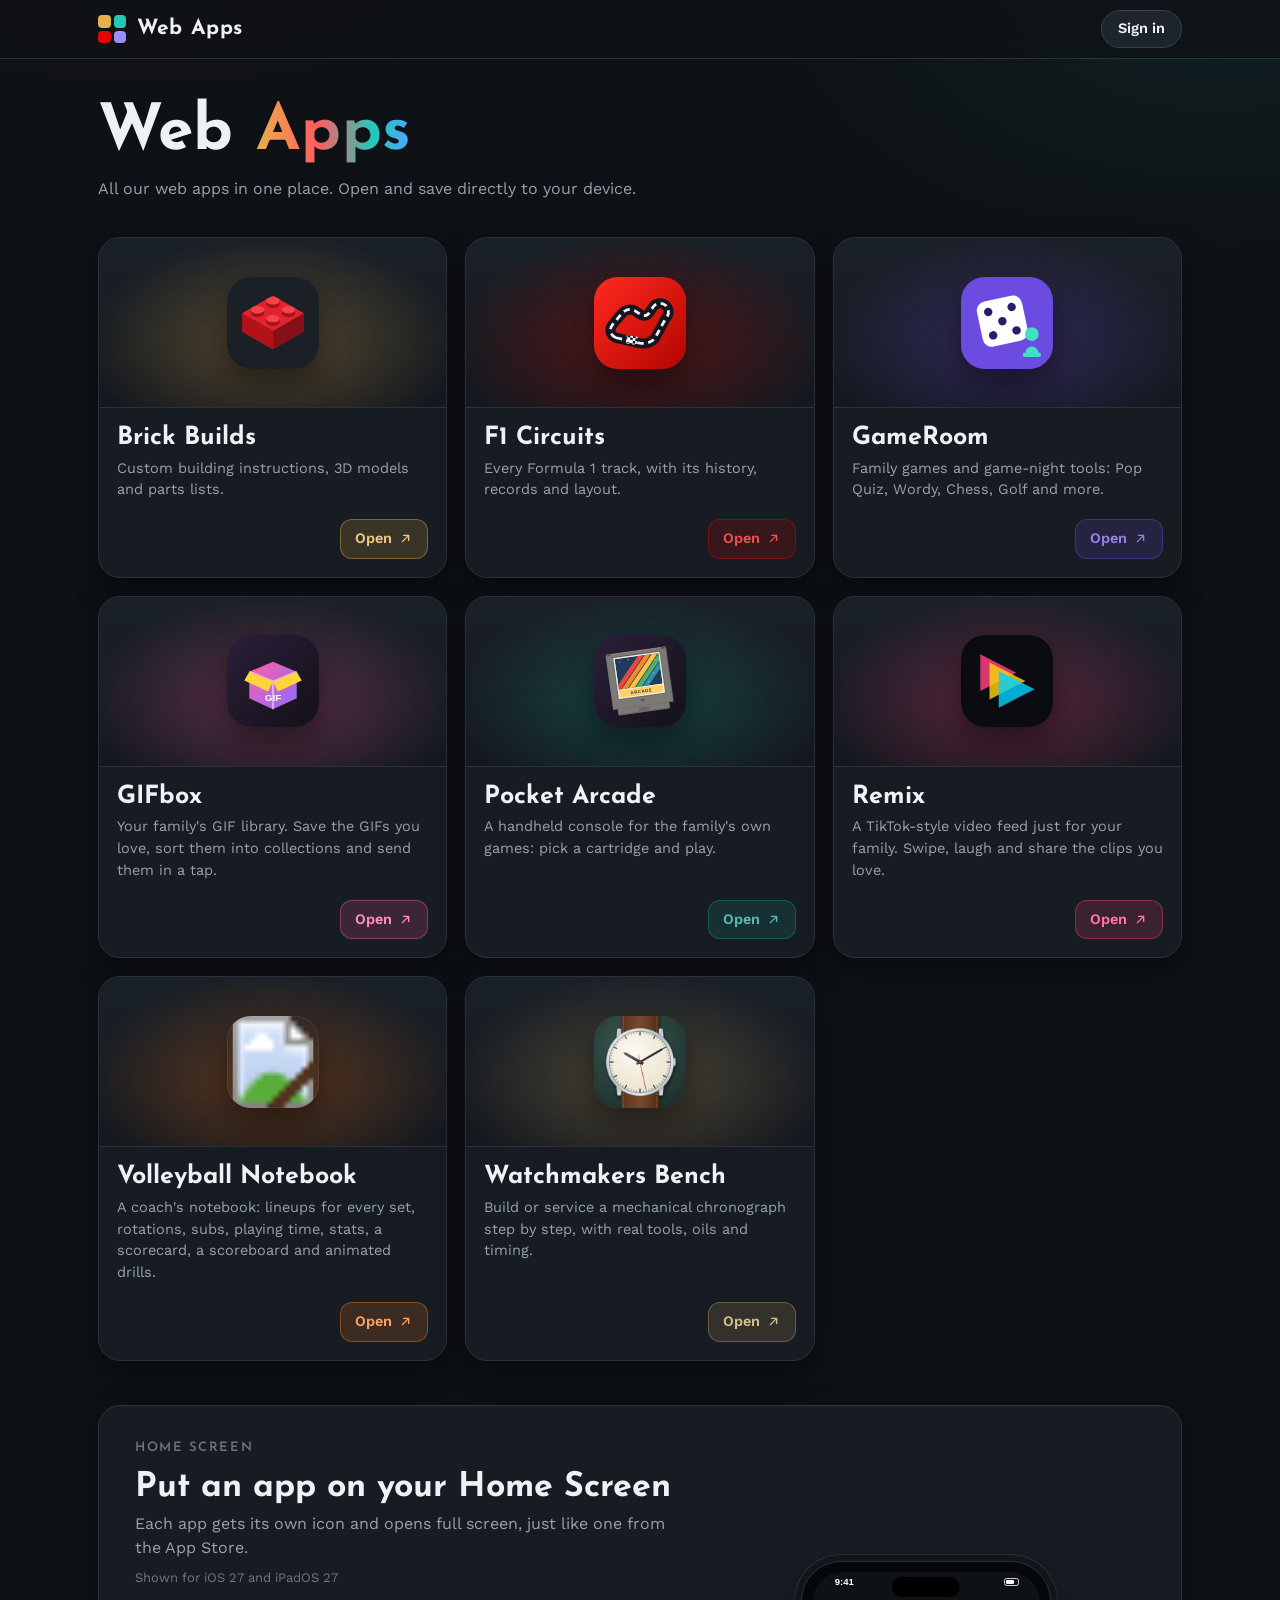
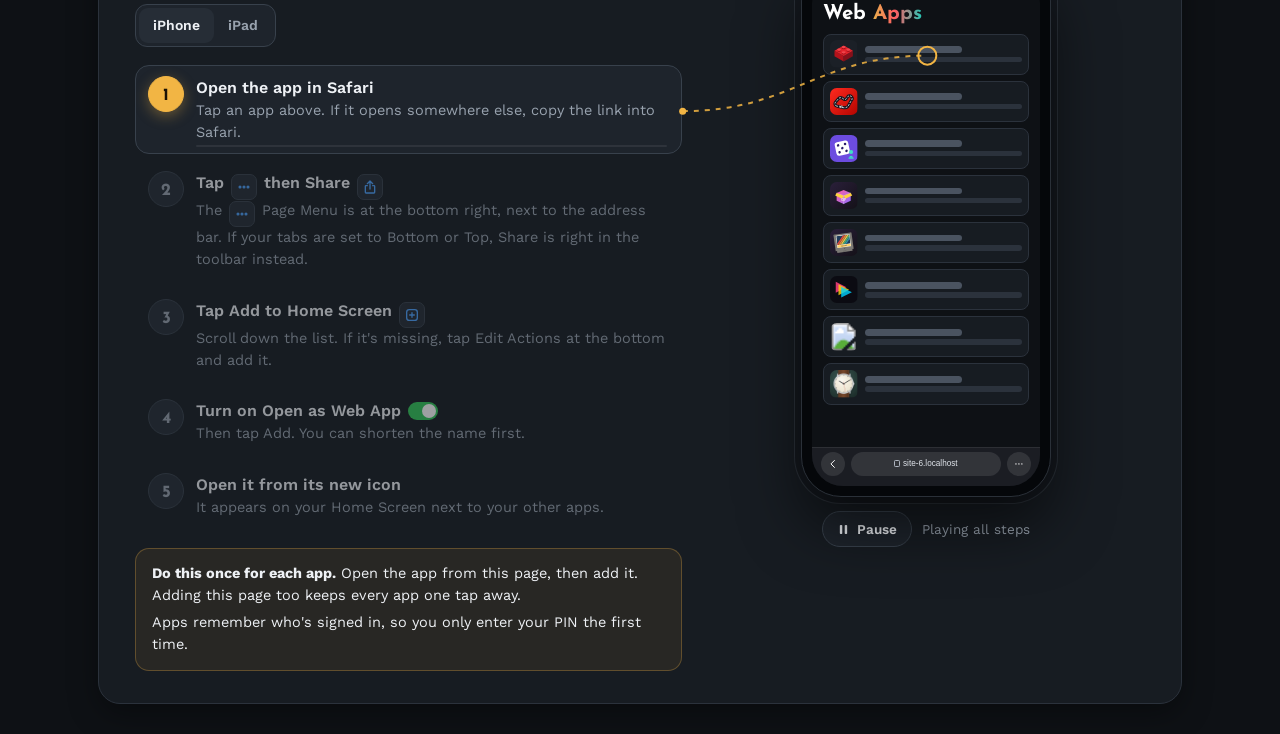
==== commit b43ce1a9: "Home page: add Volleyball Notebook" ====
--- a/index.html
+++ b/index.html
@@ -49,6 +49,11 @@
    about:'A guide to the Formula 1 calendar: each circuit\'s layout with every corner, its history, how the lap races and some trivia. No account needed.',
    shots:[['screens/f1-1.jpg','Lap length, corners and race distance at a glance.'],['screens/f1-2.jpg','Every corner, numbered and named.'],['screens/f1-3.jpg','What each lap asks of the car.']],
    how:[['Pick a circuit','Choose any track on the calendar.'],['Explore it','Switch between History, Layout, Racing and Trivia.'],['Read the lap','Follow the corners on the map and see what makes the track hard.']]},
+  {id:'volleyball', name:'Volleyball Notebook', desc:'A coach\'s notebook: lineups for every set, rotations, subs, playing time, stats, a scorecard, a scoreboard and animated drills.', url:'./volleyball/', color:'#FF7A1A',
+   tagline:'Everything on your clipboard, and more.',
+   about:'A notebook for volleyball coaches. Keep your roster, plan the starting lineup for each set, then rotate, sub and keep score during the match. It tracks how much every player played, fills in a scorecard like the paper one, turns the score into stats, and has a big tap-to-score scoreboard for scrimmages on an iPad. The Drills tab shows animated drills, and you can build your own. Save it on your device or to your account.',
+   shots:[['screens/volleyball-1.jpg','Plan the starting lineup for every set.'],['screens/volleyball-2.jpg','Rotate, sub and keep score on the court view.'],['screens/volleyball-3.jpg','Animated drills, and a builder for your own.']],
+   how:[['Add your roster','Enter each player\'s name, number and position. Pick your rule level in Settings.'],['Plan your sets','Make a game day and set the lineup for each set.'],['Run the match','Tap +1 for each rally. Side-outs rotate for you, and tapping a player lets you sub.'],['Look back','See playing time and stats, or open Drills to plan practice.']]},
   {id:'watchmaker', name:'Watchmakers Bench', desc:'Build or service a mechanical chronograph step by step, with real tools, oils and timing.', url:'./watchmaker/', color:'#C9A25E',
    tagline:'A watchmaker\'s bench in your pocket.',
    about:'A virtual watchmaker\'s bench. Build a chronograph movement from a bare main plate, or strip a finished watch down, clean it and put it back together. Every step follows the real service procedure, from the tweezers and oils you pick up to the final timing. No account needed.',
@@ -458,6 +463,7 @@
   games:`<svg viewBox="0 0 100 100"><rect width="100" height="100" fill="#6C4CE0"/><g transform="rotate(-12 45 48)"><rect x="20" y="23" width="50" height="50" rx="10" fill="#fff"/>
     <circle cx="32" cy="35" r="4.6" fill="#2A1B6B"/><circle cx="58" cy="35" r="4.6" fill="#2A1B6B"/><circle cx="45" cy="48" r="4.6" fill="#2A1B6B"/><circle cx="32" cy="61" r="4.6" fill="#2A1B6B"/><circle cx="58" cy="61" r="4.6" fill="#2A1B6B"/></g>
     <circle cx="77" cy="62" r="7.5" fill="#3FE0C5"/><path d="M70 83 C70 73 84 73 84 83 Z" fill="#3FE0C5"/><rect x="67" y="82" width="20" height="5" rx="2.5" fill="#3FE0C5"/></svg>`,
+  volleyball:`<svg viewBox="0 0 1024 1024"><image href="./volleyball/icon-512.png" width="1024" height="1024"/></svg>`,
   watchmaker:`<svg viewBox="0 0 1024 1024"><image href="./watchmaker/icon-512.png" width="1024" height="1024"/></svg>`,
   f1:`<svg viewBox="0 0 100 100"><defs><linearGradient id="gf" x1="0" y1="0" x2="1" y2="1"><stop offset="0" stop-color="#FF2A1F"/><stop offset="1" stop-color="#B30500"/></linearGradient><pattern id="chk" width="6" height="6" patternUnits="userSpaceOnUse"><rect width="3" height="3" fill="#fff"/><rect x="3" y="3" width="3" height="3" fill="#fff"/></pattern></defs>
     <rect width="100" height="100" fill="url(#gf)"/>
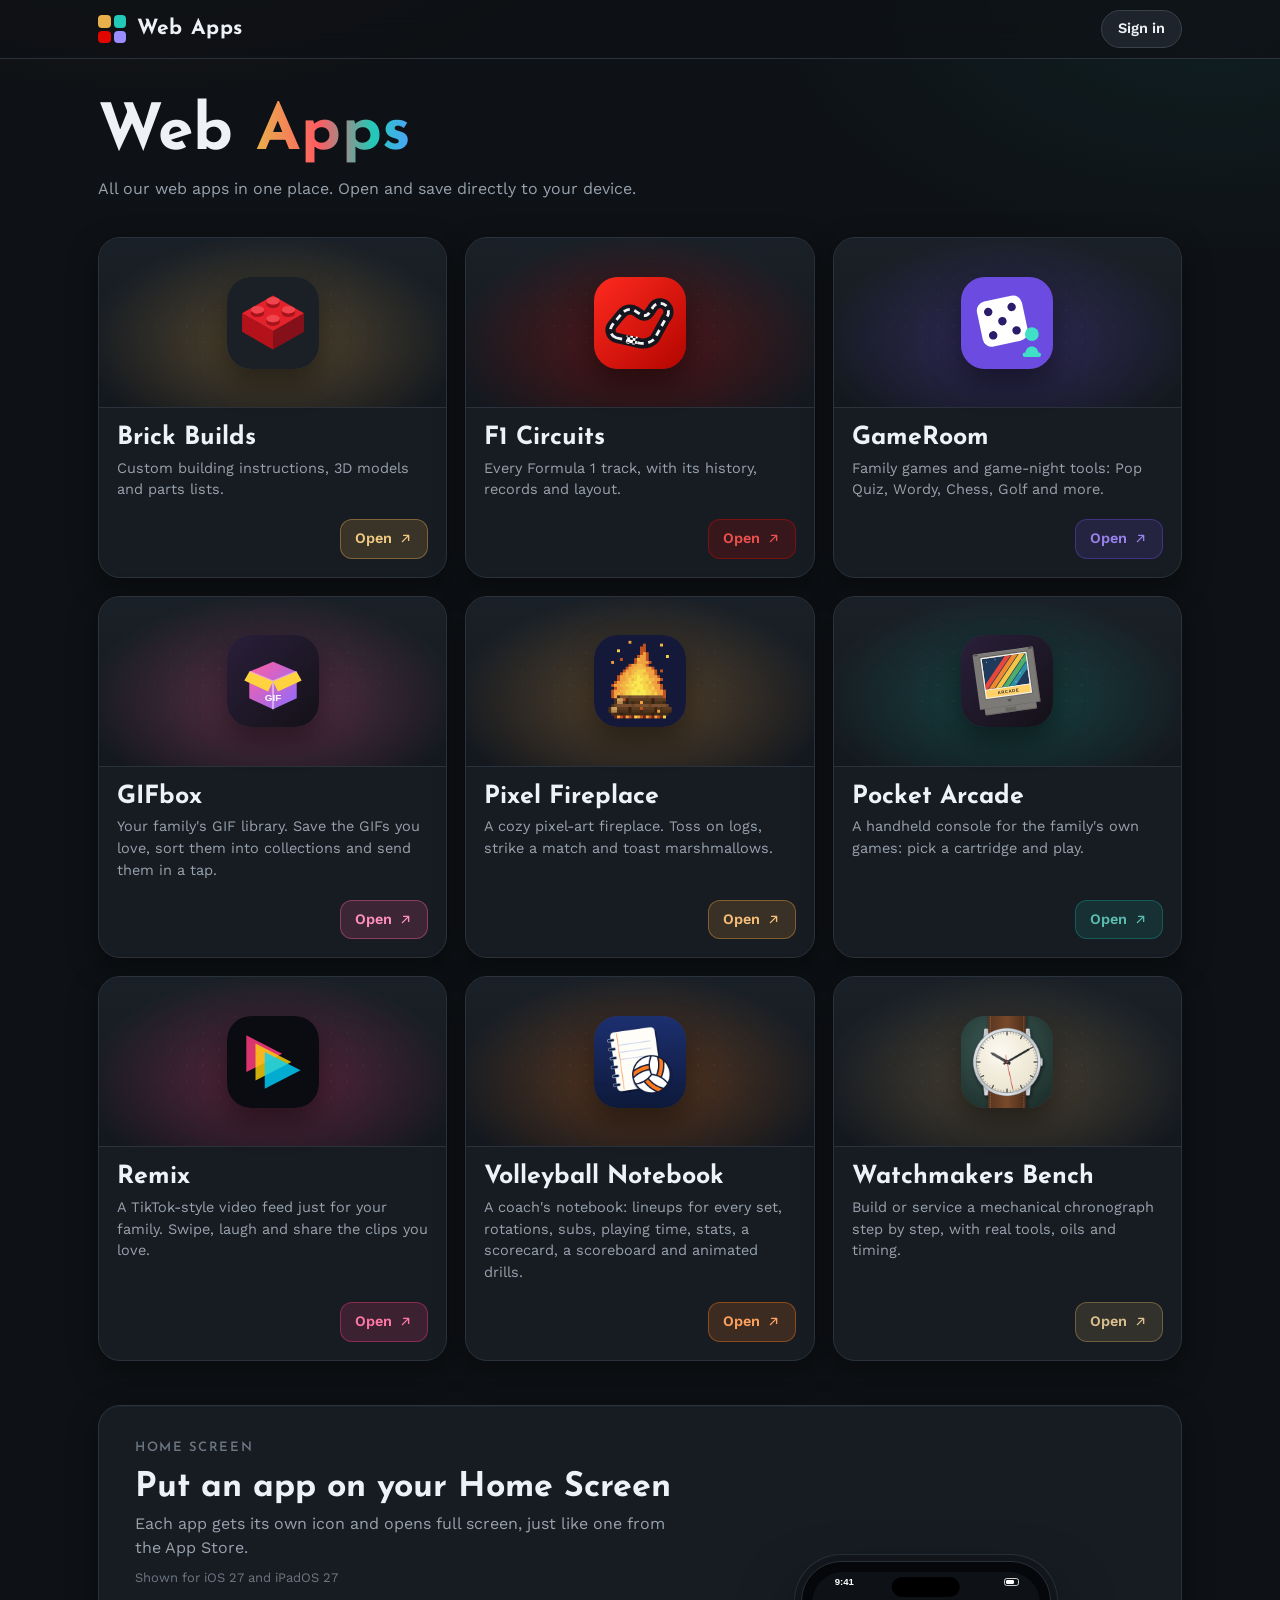
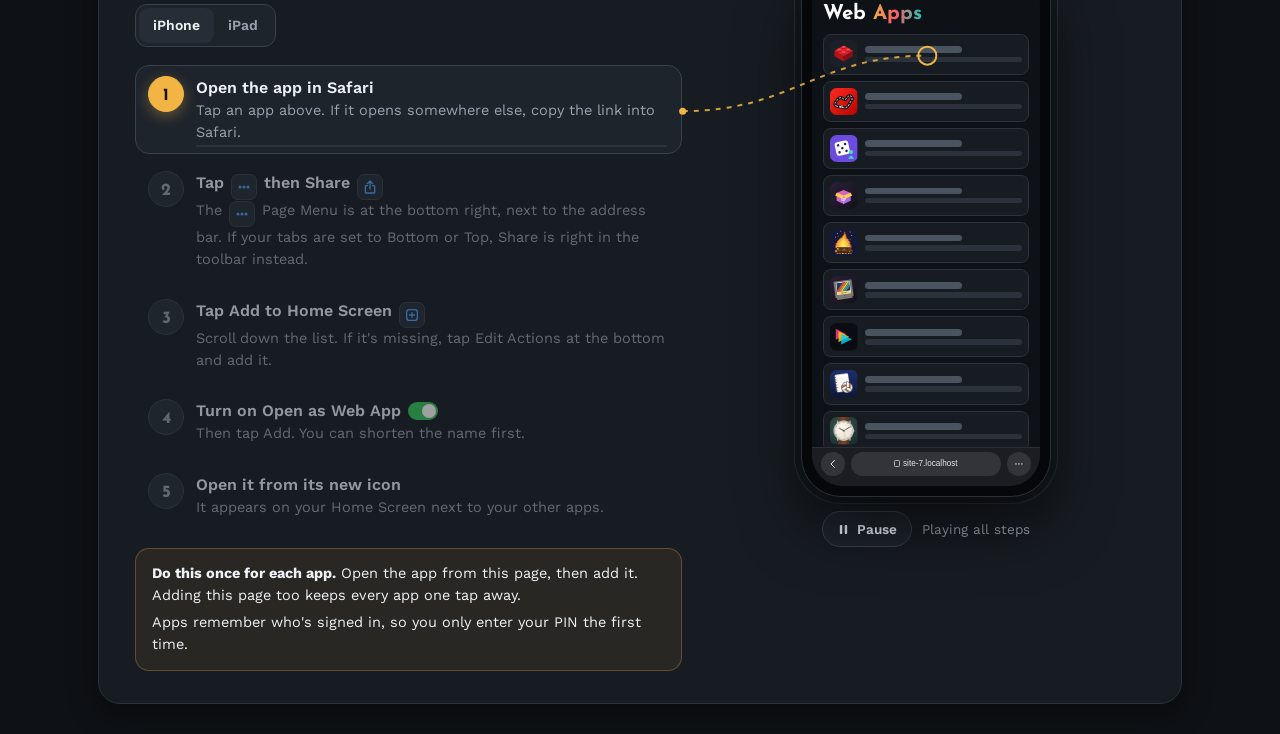
==== commit d41da7eb: "Home page: add Pixel Fireplace" ====
--- a/index.html
+++ b/index.html
@@ -29,6 +29,11 @@
    about:'Games to play together, online from your own phones or passed around one phone, plus tools for the games on your table. Pop Quiz trivia, a Daily Quiz, Wordy, Chess, Four in a Row, Deal and Golf, with Eights and Prism on the way, all under one account.',
    shots:[['screens/games-1.jpg','Your turns, today\'s quiz and recent games at a glance.'],['screens/games-2.jpg','Pick a game to play online, on one phone, or solo.'],['screens/games-3.jpg','Chess and other games pick up right where you left off.']],
    how:[['Pick a game','Open Play and choose Online, Local or Solo. Every game shows how many can play.'],['Play the daily','The yellow card on Home has today\'s quiz. Same questions for everyone, one go each.'],['Take your turn','Games with family wait for you. Your turn shows up on Home with a yellow button.'],['Grab a tool','Timers and score keepers for board games live under Tools. Recent ones show on Home.']]},
+  {id:'fireplace', name:'Pixel Fireplace', desc:'A cozy pixel-art fireplace. Toss on logs, strike a match and toast marshmallows.', url:'./fireplace/', color:'#F0A040',
+   tagline:'Pull up a chair by the fire.',
+   about:'A crackling pixel-art fireplace that fills the whole screen. Stack the logs, strike a match and watch it catch, then toast a marshmallow until it\'s golden (or on fire). Pick a brick, stone or Christmas fireplace, choose how long each log burns, and listen to it pop and hiss. Type commands on a keyboard, or tap the icons on a phone or iPad. No account needed.',
+   shots:[['screens/fireplace-1.jpg','Stack the logs and light it with a match.'],['screens/fireplace-2.jpg','Toast a marshmallow until it\'s golden brown.'],['screens/fireplace-3.jpg','Brick, stone or Christmas, and as long as you like.']],
+   how:[['Add some logs','Type LOG or tap the log icon. Up to four fit on the fire.'],['Light it','Strike a MATCH, then press Down (or drag) to touch it to a log. Paper helps it catch.'],['Toast a marshmallow','Hold it over the flames with Up and Down, then EAT it to see how you did.'],['Make it yours','Open the menu for themes, minutes per log and sound. WATER puts it out.']]},
   {id:'gifbox', slug:'gifbox', name:'GIFbox', desc:'Your family\'s GIF library. Save the GIFs you love, sort them into collections and send them in a tap.', url:'./gifbox/', color:'#FF5FA2',
    tagline:'Every GIF, right there.',
    about:'A GIF library for the whole family. Paste a GIF from anywhere, pick one from your photos or drop in a GIPHY link, and it\'s saved to your account. Sort GIFs into collections like Happy, Star Wars or Thank you, then find any of them by searching. Keep collections to yourself or share them with the people you choose, and send any GIF to Messages in one tap.',
@@ -464,6 +469,7 @@
     <circle cx="32" cy="35" r="4.6" fill="#2A1B6B"/><circle cx="58" cy="35" r="4.6" fill="#2A1B6B"/><circle cx="45" cy="48" r="4.6" fill="#2A1B6B"/><circle cx="32" cy="61" r="4.6" fill="#2A1B6B"/><circle cx="58" cy="61" r="4.6" fill="#2A1B6B"/></g>
     <circle cx="77" cy="62" r="7.5" fill="#3FE0C5"/><path d="M70 83 C70 73 84 73 84 83 Z" fill="#3FE0C5"/><rect x="67" y="82" width="20" height="5" rx="2.5" fill="#3FE0C5"/></svg>`,
   volleyball:`<svg viewBox="0 0 1024 1024"><image href="./volleyball/icon-512.png" width="1024" height="1024"/></svg>`,
+  fireplace:`<svg viewBox="0 0 1024 1024"><image href="./fireplace/icon-512.png" width="1024" height="1024"/></svg>`,
   watchmaker:`<svg viewBox="0 0 1024 1024"><image href="./watchmaker/icon-512.png" width="1024" height="1024"/></svg>`,
   f1:`<svg viewBox="0 0 100 100"><defs><linearGradient id="gf" x1="0" y1="0" x2="1" y2="1"><stop offset="0" stop-color="#FF2A1F"/><stop offset="1" stop-color="#B30500"/></linearGradient><pattern id="chk" width="6" height="6" patternUnits="userSpaceOnUse"><rect width="3" height="3" fill="#fff"/><rect x="3" y="3" width="3" height="3" fill="#fff"/></pattern></defs>
     <rect width="100" height="100" fill="url(#gf)"/>
